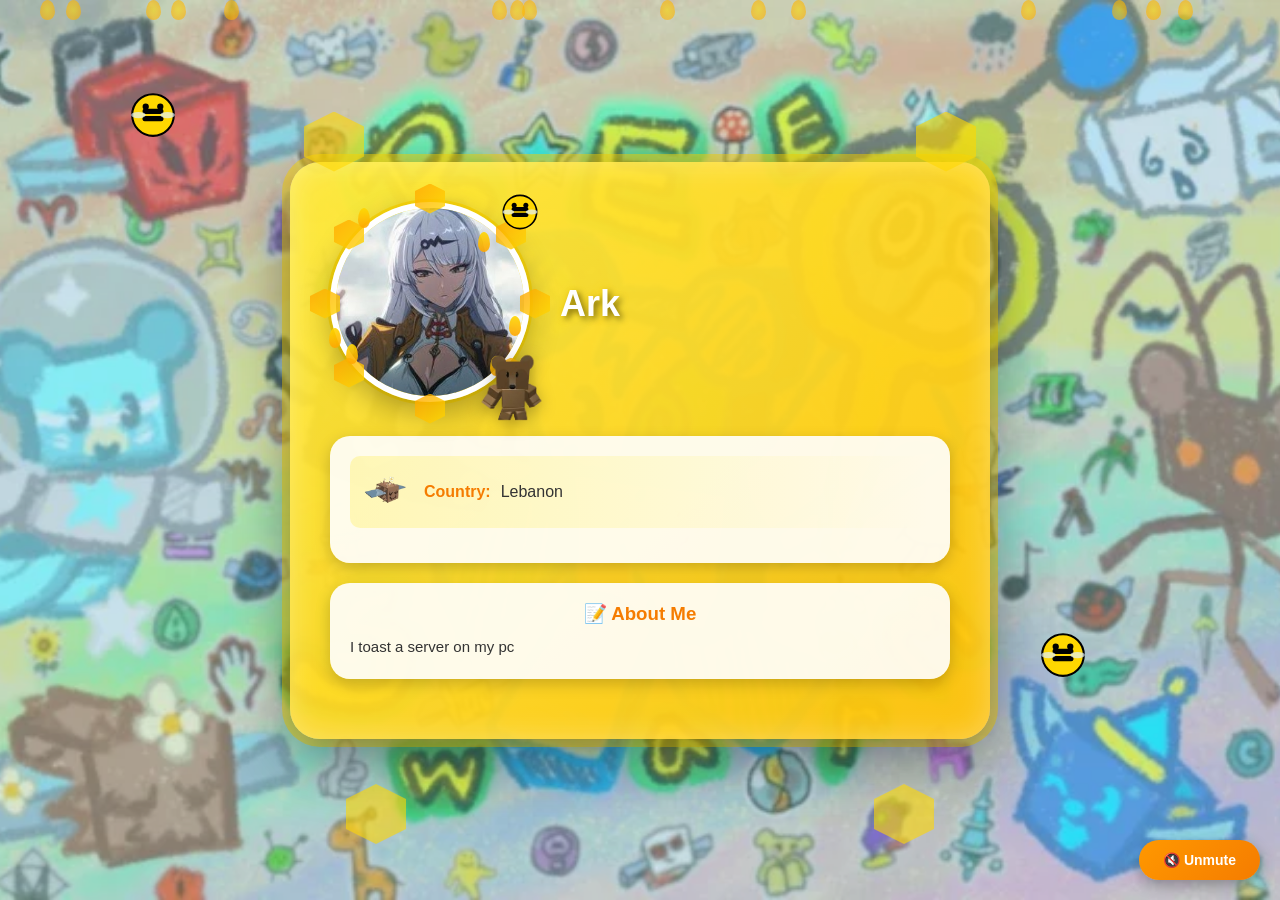
==== index.html @ 3508c68d "Add files via upload" ====
<!DOCTYPE html>
<html lang="en">
<head>
    <meta charset="UTF-8">
    <meta name="viewport" content="width=device-width, initial-scale=1.0">
    <title>Bee Swarm Profile</title>
    <style>
        * {
            margin: 0;
            padding: 0;
            box-sizing: border-box;
            cursor: auto;
        }

        body {
            font-family: 'Comic Sans MS', 'Arial', sans-serif;
            min-height: 100vh;
            display: flex;
            justify-content: center;
            align-items: center;
            background-image: url('background.png');
            background-size: cover;
            background-position: center;
            background-attachment: fixed;
            overflow-x: hidden;
            position: relative;
        }

        body::before {
            content: '';
            position: fixed;
            top: 0;
            left: 0;
            right: 0;
            bottom: 0;
            background: rgba(135, 206, 235, 0.3);
            pointer-events: none;
        }

        .floating-bee {
            position: fixed;
            width: 50px;
            height: 50px;
            pointer-events: none;
            z-index: 1;
            animation: float 8s ease-in-out infinite;
        }

        @keyframes float {
            0%, 100% { transform: translate(0, 0) rotate(0deg); }
            25% { transform: translate(20px, -30px) rotate(10deg); }
            50% { transform: translate(-15px, -50px) rotate(-10deg); }
            75% { transform: translate(25px, -25px) rotate(5deg); }
        }

        .profile-container {
            position: relative;
            background: linear-gradient(135deg, rgba(255, 235, 59, 0.95), rgba(255, 193, 7, 0.95));
            border-radius: 30px;
            padding: 40px;
            max-width: 700px;
            width: 90%;
            box-shadow: 0 20px 60px rgba(0, 0, 0, 0.4), 
                        0 0 0 8px rgba(255, 215, 0, 0.5),
                        inset 0 0 30px rgba(255, 255, 255, 0.3);
            animation: slideIn 0.8s ease-out;
            z-index: 10;
        }

        @keyframes slideIn {
            from {
                opacity: 0;
                transform: translateY(-50px) scale(0.9);
            }
            to {
                opacity: 1;
                transform: translateY(0) scale(1);
            }
        }

        .decoration-frame {
            position: absolute;
            top: -30px;
            left: 50%;
            transform: translateX(-50%);
            width: 120%;
            height: 120%;
            pointer-events: none;
            z-index: 5;
        }

        .hexagon {
            position: absolute;
            width: 60px;
            height: 60px;
            background: rgba(255, 215, 0, 0.6);
            clip-path: polygon(50% 0%, 100% 25%, 100% 75%, 50% 100%, 0% 75%, 0% 25%);
            animation: rotate 10s linear infinite;
        }

        .hexagon:nth-child(1) { top: -20px; left: 10%; animation-delay: 0s; }
        .hexagon:nth-child(2) { top: -20px; right: 10%; animation-delay: -3s; }
        .hexagon:nth-child(3) { bottom: -20px; left: 15%; animation-delay: -6s; }
        .hexagon:nth-child(4) { bottom: -20px; right: 15%; animation-delay: -9s; }

        @keyframes rotate {
            from { transform: rotate(0deg); }
            to { transform: rotate(360deg); }
        }

        .profile-header {
            display: flex;
            align-items: center;
            gap: 30px;
            margin-bottom: 30px;
        }

        .avatar-wrapper {
            position: relative;
            flex-shrink: 0;
        }

        .avatar-decoration {
            position: absolute;
            top: 50%;
            left: 50%;
            transform: translate(-50%, -50%);
            width: 240px;
            height: 240px;
            pointer-events: none;
        }

        .hexagon-ring {
            position: absolute;
            width: 100%;
            height: 100%;
            animation: rotate 20s linear infinite;
        }

        .hex-piece {
            position: absolute;
            width: 30px;
            height: 30px;
            background: linear-gradient(135deg, #FFA500, #FFD700);
            clip-path: polygon(50% 0%, 100% 25%, 100% 75%, 50% 100%, 0% 75%, 0% 25%);
            opacity: 0.8;
        }

        .honey-drip {
            position: absolute;
            width: 12px;
            height: 20px;
            background: linear-gradient(to bottom, #FFD700, #FFA500);
            border-radius: 50% 50% 50% 50% / 60% 60% 40% 40%;
            opacity: 0.9;
            animation: drip 3s ease-in-out infinite;
        }

        @keyframes drip {
            0%, 100% { transform: translateY(0) scaleY(1); opacity: 0.9; }
            50% { transform: translateY(8px) scaleY(1.2); opacity: 0.6; }
        }

        .bear-decoration {
            position: absolute;
            bottom: -15px;
            right: -15px;
            width: 70px;
            height: 70px;
            background-image: url('brownbear.png');
            background-size: contain;
            background-repeat: no-repeat;
            background-position: center;
            animation: bearBounce 2s ease-in-out infinite;
            filter: drop-shadow(0 4px 8px rgba(0, 0, 0, 0.3));
        }

        @keyframes bearBounce {
            0%, 100% { transform: translateY(0); }
            50% { transform: translateY(-10px); }
        }

        .avatar {
            width: 200px;
            height: 200px;
            border-radius: 50%;
            border: 6px solid #fff;
            box-shadow: 0 10px 30px rgba(0, 0, 0, 0.3),
                        0 0 0 3px rgba(255, 215, 0, 0.8);
            transition: transform 0.3s ease, box-shadow 0.3s ease;
            animation: pulse 2s ease-in-out infinite;
        }

        @keyframes pulse {
            0%, 100% { transform: scale(1); }
            50% { transform: scale(1.05); }
        }

        .avatar:hover {
            transform: scale(1.1) rotate(5deg);
            box-shadow: 0 15px 40px rgba(0, 0, 0, 0.4),
                        0 0 0 3px rgba(255, 215, 0, 1),
                        0 0 20px rgba(255, 215, 0, 0.8);
        }

        .bee-decoration {
            position: absolute;
            width: 40px;
            height: 40px;
            top: -10px;
            right: -10px;
            animation: buzz 1.5s ease-in-out infinite;
        }

        @keyframes buzz {
            0%, 100% { transform: translate(0, 0); }
            25% { transform: translate(3px, -3px); }
            50% { transform: translate(-3px, 3px); }
            75% { transform: translate(3px, 3px); }
        }

        .username {
            font-size: 36px;
            font-weight: bold;
            color: #fff;
            text-shadow: 3px 3px 6px rgba(0, 0, 0, 0.5),
                         0 0 10px rgba(255, 215, 0, 0.8);
            animation: glow 2s ease-in-out infinite;
            flex: 1;
        }

        @keyframes glow {
            0%, 100% { text-shadow: 3px 3px 6px rgba(0, 0, 0, 0.5), 0 0 10px rgba(255, 215, 0, 0.8); }
            50% { text-shadow: 3px 3px 6px rgba(0, 0, 0, 0.5), 0 0 20px rgba(255, 215, 0, 1); }
        }

        .info-section {
            background: rgba(255, 255, 255, 0.9);
            border-radius: 20px;
            padding: 20px;
            margin-bottom: 20px;
            box-shadow: 0 5px 15px rgba(0, 0, 0, 0.2);
            transition: transform 0.3s ease, box-shadow 0.3s ease;
        }

        .info-section:hover {
            transform: translateY(-5px);
            box-shadow: 0 10px 25px rgba(0, 0, 0, 0.3);
        }

        .info-item {
            display: flex;
            align-items: center;
            margin-bottom: 15px;
            padding: 10px;
            background: linear-gradient(90deg, rgba(255, 235, 59, 0.3), transparent);
            border-radius: 10px;
            transition: background 0.3s ease;
            position: relative;
        }

        .info-item:hover {
            background: linear-gradient(90deg, rgba(255, 235, 59, 0.5), rgba(255, 193, 7, 0.3));
        }

        .info-item::before {
            content: '';
            width: 52px;
            height: 52px;
            margin-right: 12px;
            background-image: url('fuzzybee.png');
            background-size: contain;
            background-repeat: no-repeat;
            background-position: center;
            display: inline-block;
            animation: spin 3s linear infinite;
        }

        @keyframes spin {
            from { transform: rotate(0deg); }
            to { transform: rotate(360deg); }
        }

        .info-label {
            font-weight: bold;
            color: #F57C00;
            margin-right: 10px;
            font-size: 16px;
        }

        .info-value {
            color: #333;
            font-size: 16px;
        }

        .bio-section {
            background: rgba(255, 255, 255, 0.9);
            border-radius: 20px;
            padding: 20px;
            margin-bottom: 20px;
            box-shadow: 0 5px 15px rgba(0, 0, 0, 0.2);
        }

        .bio-text {
            color: #333;
            line-height: 1.6;
            font-size: 15px;
        }

        .audio-controls {
            text-align: center;
            margin-top: 20px;
        }

        .mute-button {
            background: linear-gradient(135deg, #FF9800, #F57C00);
            color: white;
            border: none;
            padding: 12px 24px;
            font-size: 14px;
            font-weight: bold;
            border-radius: 25px;
            box-shadow: 0 5px 15px rgba(0, 0, 0, 0.3);
            transition: all 0.3s ease;
            font-family: 'Comic Sans MS', 'Arial', sans-serif;
            position: fixed;
            bottom: 20px;
            right: 20px;
            z-index: 1000;
        }

        .mute-button:hover {
            transform: scale(1.1);
            box-shadow: 0 8px 20px rgba(0, 0, 0, 0.4);
            background: linear-gradient(135deg, #F57C00, #FF9800);
        }

        .mute-button:active {
            transform: scale(0.95);
        }

        .tooltip {
            position: absolute;
            bottom: 120%;
            left: 50%;
            transform: translateX(-50%) scale(0);
            background: rgba(0, 0, 0, 0.85);
            color: #FFD700;
            padding: 8px 12px;
            border-radius: 10px;
            font-size: 12px;
            white-space: nowrap;
            pointer-events: none;
            transition: transform 0.3s ease, opacity 0.3s ease;
            opacity: 0;
            z-index: 100;
        }

        .info-item:hover .tooltip {
            transform: translateX(-50%) scale(1);
            opacity: 1;
        }

        .tooltip::after {
            content: '';
            position: absolute;
            top: 100%;
            left: 50%;
            transform: translateX(-50%);
            border: 6px solid transparent;
            border-top-color: rgba(0, 0, 0, 0.85);
        }

        .honey-drops {
            position: fixed;
            top: 0;
            left: 0;
            width: 100%;
            height: 100%;
            pointer-events: none;
            z-index: 1;
        }

        .drop {
            position: absolute;
            width: 15px;
            height: 20px;
            background: radial-gradient(ellipse at center, #FFD700 0%, #FFA500 100%);
            border-radius: 50% 50% 50% 50% / 60% 60% 40% 40%;
            opacity: 0.6;
            animation: fall 5s linear infinite;
        }

        @keyframes fall {
            to {
                transform: translateY(100vh);
                opacity: 0;
            }
        }

        .cursor-trail {
            position: fixed;
            width: 10px;
            height: 15px;
            background: radial-gradient(ellipse at center, #FFD700 0%, #FFA500 100%);
            border-radius: 50% 50% 50% 50% / 60% 60% 40% 40%;
            pointer-events: none;
            z-index: 9999;
            opacity: 0;
            animation: trailFade 0.8s ease-out forwards;
        }

        @keyframes trailFade {
            0% {
                opacity: 0.8;
                transform: scale(1);
            }
            100% {
                opacity: 0;
                transform: scale(0.3) translateY(20px);
            }
        }
    </style>
</head>
<body>
    <div class="honey-drops" id="honeyDrops"></div>

    <div class="floating-bee" style="top: 10%; left: 10%;">
        <svg viewBox="0 0 24 24" xmlns="http://www.w3.org/2000/svg">
            <circle cx="12" cy="12" r="10" fill="#FFD700" stroke="#000" stroke-width="1"/>
            <rect x="7" y="9" width="10" height="2.5" rx="1" fill="#000"/>
            <rect x="7" y="12.5" width="10" height="2.5" rx="1" fill="#000"/>
            <circle cx="8.5" cy="8" r="1.5" fill="#000"/>
            <circle cx="15.5" cy="8" r="1.5" fill="#000"/>
            <ellipse cx="5" cy="12" rx="3.5" ry="1.5" fill="#E3F2FD" opacity="0.7"/>
            <ellipse cx="19" cy="12" rx="3.5" ry="1.5" fill="#E3F2FD" opacity="0.7"/>
        </svg>
    </div>

    <div class="floating-bee" style="top: 70%; right: 15%;">
        <svg viewBox="0 0 24 24" xmlns="http://www.w3.org/2000/svg">
            <circle cx="12" cy="12" r="10" fill="#FFD700" stroke="#000" stroke-width="1"/>
            <rect x="7" y="9" width="10" height="2.5" rx="1" fill="#000"/>
            <rect x="7" y="12.5" width="10" height="2.5" rx="1" fill="#000"/>
            <circle cx="8.5" cy="8" r="1.5" fill="#000"/>
            <circle cx="15.5" cy="8" r="1.5" fill="#000"/>
            <ellipse cx="5" cy="12" rx="3.5" ry="1.5" fill="#E3F2FD" opacity="0.7"/>
            <ellipse cx="19" cy="12" rx="3.5" ry="1.5" fill="#E3F2FD" opacity="0.7"/>
        </svg>
    </div>

    <div class="profile-container">
        <div class="decoration-frame">
            <div class="hexagon"></div>
            <div class="hexagon"></div>
            <div class="hexagon"></div>
            <div class="hexagon"></div>
        </div>

        <div class="profile-header">
            <div class="avatar-wrapper">
                <div class="avatar-decoration">
                    <div class="hexagon-ring">
                        <div class="hex-piece" style="top: 0; left: 50%; transform: translateX(-50%);"></div>
                        <div class="hex-piece" style="top: 15%; right: 10%;"></div>
                        <div class="hex-piece" style="top: 50%; right: 0; transform: translateY(-50%);"></div>
                        <div class="hex-piece" style="bottom: 15%; right: 10%;"></div>
                        <div class="hex-piece" style="bottom: 0; left: 50%; transform: translateX(-50%);"></div>
                        <div class="hex-piece" style="bottom: 15%; left: 10%;"></div>
                        <div class="hex-piece" style="top: 50%; left: 0; transform: translateY(-50%);"></div>
                        <div class="hex-piece" style="top: 15%; left: 10%;"></div>
                        
                        <div class="honey-drip" style="top: 10%; left: 20%;"></div>
                        <div class="honey-drip" style="top: 20%; right: 25%; animation-delay: 0.5s;"></div>
                        <div class="honey-drip" style="bottom: 25%; left: 15%; animation-delay: 1s;"></div>
                        <div class="honey-drip" style="bottom: 20%; right: 20%; animation-delay: 1.5s;"></div>
                        <div class="honey-drip" style="top: 60%; left: 8%; animation-delay: 0.8s;"></div>
                        <div class="honey-drip" style="top: 55%; right: 12%; animation-delay: 1.2s;"></div>
                    </div>
                </div>
                <img src="profile.png" alt="Profile" class="avatar">
                <div class="bear-decoration"></div>
                <div class="bee-decoration">
                    <svg viewBox="0 0 24 24" xmlns="http://www.w3.org/2000/svg">
                        <circle cx="12" cy="12" r="10" fill="#FFD700" stroke="#000" stroke-width="1"/>
                        <rect x="7" y="9" width="10" height="2.5" rx="1" fill="#000"/>
                        <rect x="7" y="12.5" width="10" height="2.5" rx="1" fill="#000"/>
                        <circle cx="8.5" cy="8" r="1.5" fill="#000"/>
                        <circle cx="15.5" cy="8" r="1.5" fill="#000"/>
                        <ellipse cx="5" cy="12" rx="3.5" ry="1.5" fill="#E3F2FD" opacity="0.7"/>
                        <ellipse cx="19" cy="12" rx="3.5" ry="1.5" fill="#E3F2FD" opacity="0.7"/>
                    </svg>
                </div>
            </div>
            <h1 class="username">Ark</h1>
        </div>

        <div class="info-section">
            <div class="info-item">
                <span class="info-label">Country:</span>
                <span class="info-value">Lebanon</span>
            </div>
        </div>

        <div class="bio-section">
            <h3 style="color: #F57C00; margin-bottom: 10px; text-align: center;">📝 About Me</h3>
            <p class="bio-text">
                I toast a server on my pc
            </p>
        </div>

        <audio id="bgMusic" loop autoplay>
            <source src="audio.mp3" type="audio/mpeg">
        </audio>

        <button class="mute-button" onclick="toggleAudio()">
            <span id="audioIcon">🔊</span> <span id="audioText">Mute</span>
        </button>

    <script>
        let isMuted = false;
        const audio = document.getElementById('bgMusic');
        
        function toggleAudio() {
            const icon = document.getElementById('audioIcon');
            const text = document.getElementById('audioText');
            
            if (isMuted) {
                audio.play();
                icon.textContent = '🔊';
                text.textContent = 'Mute';
            } else {
                audio.pause();
                icon.textContent = '🔇';
                text.textContent = 'Unmute';
            }
            isMuted = !isMuted;
        }

        // Create honey drops
        const honeyDrops = document.getElementById('honeyDrops');
        for (let i = 0; i < 15; i++) {
            const drop = document.createElement('div');
            drop.className = 'drop';
            drop.style.left = Math.random() * 100 + '%';
            drop.style.animationDelay = Math.random() * 5 + 's';
            drop.style.animationDuration = (Math.random() * 3 + 4) + 's';
            honeyDrops.appendChild(drop);
        }

        // Handle autoplay restrictions
        audio.play().catch(() => {
            isMuted = true;
            document.getElementById('audioIcon').textContent = '🔇';
            document.getElementById('audioText').textContent = 'Unmute';
        });

        // Cursor trail effect
        let lastTrailTime = 0;
        document.addEventListener('mousemove', (e) => {
            const now = Date.now();
            if (now - lastTrailTime > 50) {
                const trail = document.createElement('div');
                trail.className = 'cursor-trail';
                trail.style.left = e.clientX + 'px';
                trail.style.top = e.clientY + 'px';
                document.body.appendChild(trail);
                
                setTimeout(() => {
                    trail.remove();
                }, 800);
                
                lastTrailTime = now;
            }
        });
    </script>
</body>
</html>
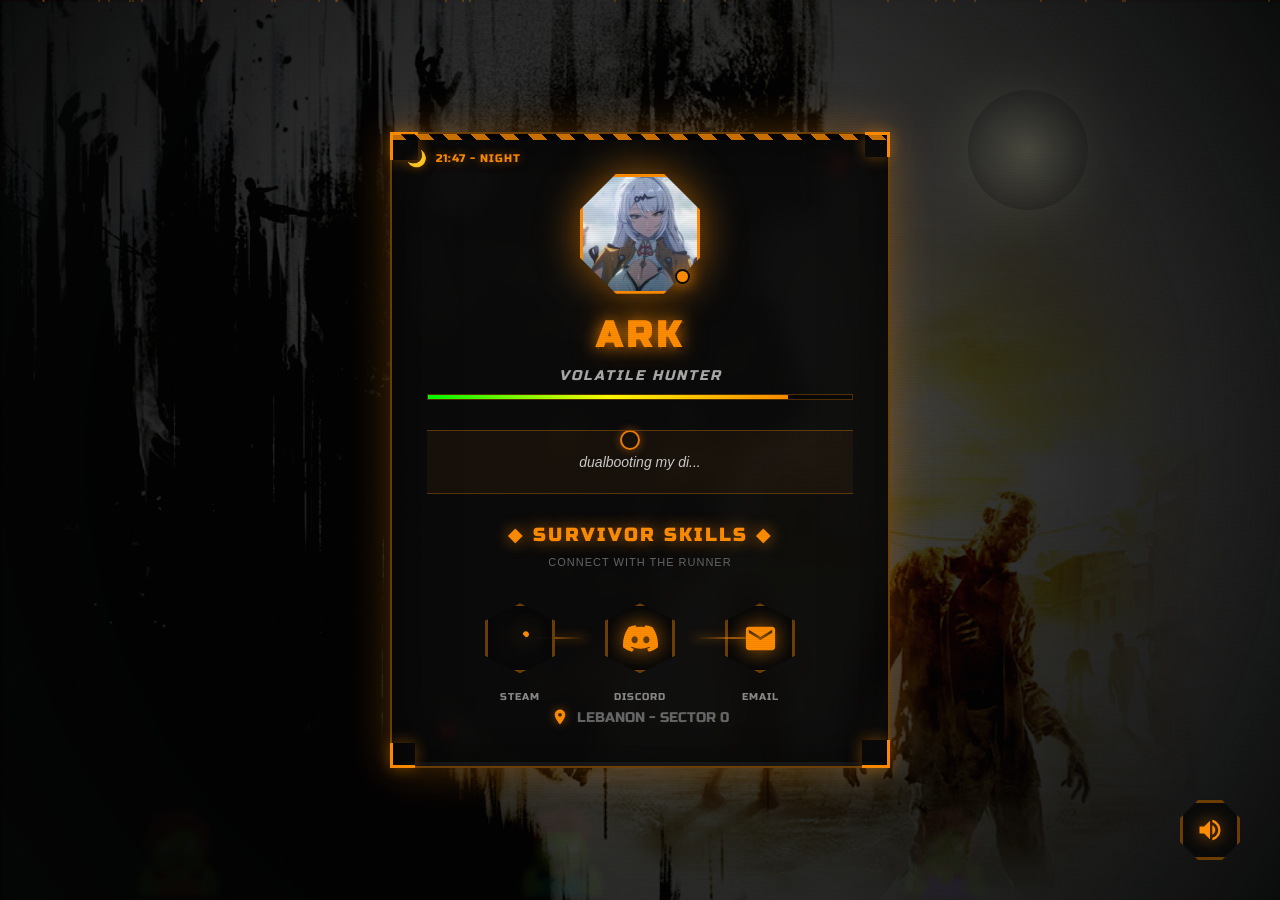
==== commit ceaa119e: "Add files via upload" ====
--- a/index.html
+++ b/index.html
@@ -3,576 +3,997 @@
 <head>
     <meta charset="UTF-8">
     <meta name="viewport" content="width=device-width, initial-scale=1.0">
-    <title>Bee Swarm Profile</title>
+    <title>Dying Light Bio</title>
     <style>
+        @import url('https://fonts.googleapis.com/css2?family=Russo+One&display=swap');
+
         * {
             margin: 0;
             padding: 0;
             box-sizing: border-box;
-            cursor: auto;
         }
 
         body {
-            font-family: 'Comic Sans MS', 'Arial', sans-serif;
+            font-family: 'Segoe UI', Tahoma, Geneva, Verdana, sans-serif;
             min-height: 100vh;
             display: flex;
             justify-content: center;
             align-items: center;
+            background: #0a0a0a;
+            overflow: hidden;
+            position: relative;
+            cursor: none;
+        }
+
+        /* Background image */
+        .background {
+            position: fixed;
+            top: 0;
+            left: 0;
+            width: 100%;
+            height: 100%;
             background-image: url('background.png');
             background-size: cover;
             background-position: center;
-            background-attachment: fixed;
-            overflow-x: hidden;
-            position: relative;
-        }
-
-        body::before {
+            background-repeat: no-repeat;
+            z-index: -3;
+            filter: brightness(0.3) contrast(1.2);
+        }
+
+        /* Moon in background */
+        .moon {
+            position: fixed;
+            top: 10%;
+            right: 15%;
+            width: 120px;
+            height: 120px;
+            background: radial-gradient(circle, rgba(255, 255, 200, 0.3) 0%, transparent 70%);
+            border-radius: 50%;
+            z-index: -2;
+            box-shadow: 0 0 60px rgba(255, 255, 200, 0.2);
+        }
+
+        /* Zombie silhouettes */
+        .zombies {
+            position: fixed;
+            bottom: 0;
+            left: 0;
+            width: 100%;
+            height: 200px;
+            z-index: -1;
+            pointer-events: none;
+            opacity: 0.1;
+        }
+
+        .zombie {
+            position: absolute;
+            bottom: 0;
+            font-size: 80px;
+            filter: blur(3px);
+            animation: zombieSway 4s ease-in-out infinite;
+        }
+
+        @keyframes zombieSway {
+            0%, 100% { transform: translateX(0) rotate(-2deg); }
+            50% { transform: translateX(10px) rotate(2deg); }
+        }
+
+        .vignette {
+            position: fixed;
+            top: 0;
+            left: 0;
+            width: 100%;
+            height: 100%;
+            background: radial-gradient(circle, transparent 30%, rgba(0,0,0,0.9) 100%);
+            z-index: 1;
+            pointer-events: none;
+        }
+
+        /* Film grain */
+        .film-grain {
+            position: fixed;
+            top: 0;
+            left: 0;
+            width: 100%;
+            height: 100%;
+            background-image: url('[data-uri]');
+            z-index: 9997;
+            pointer-events: none;
+            opacity: 0.4;
+            animation: grainMove 0.5s steps(2) infinite;
+        }
+
+        @keyframes grainMove {
+            0%, 100% { transform: translate(0, 0); }
+            10% { transform: translate(-5%, -10%); }
+            30% { transform: translate(3%, -15%); }
+            50% { transform: translate(12%, 9%); }
+            70% { transform: translate(9%, 4%); }
+            90% { transform: translate(-1%, 7%); }
+        }
+
+        /* Chromatic aberration */
+        .chromatic {
+            position: fixed;
+            top: 0;
+            left: 0;
+            width: 100%;
+            height: 100%;
+            z-index: 9996;
+            pointer-events: none;
+            mix-blend-mode: screen;
+            opacity: 0.05;
+        }
+
+        .chromatic::before {
             content: '';
-            position: fixed;
+            position: absolute;
             top: 0;
             left: 0;
-            right: 0;
+            width: 100%;
+            height: 100%;
+            background: radial-gradient(circle, transparent 60%, rgba(255, 0, 0, 0.3) 100%);
+        }
+
+        .chromatic::after {
+            content: '';
+            position: absolute;
+            top: 0;
+            left: 0;
+            width: 100%;
+            height: 100%;
+            background: radial-gradient(circle, transparent 60%, rgba(0, 255, 255, 0.3) 100%);
+            transform: translate(2px, 2px);
+        }
+
+        /* Scanlines effect */
+        .scanlines {
+            position: fixed;
+            top: 0;
+            left: 0;
+            width: 100%;
+            height: 100%;
+            background: repeating-linear-gradient(
+                0deg,
+                rgba(0, 0, 0, 0.15),
+                rgba(0, 0, 0, 0.15) 1px,
+                transparent 1px,
+                transparent 2px
+            );
+            z-index: 9998;
+            pointer-events: none;
+            opacity: 0.3;
+        }
+
+        /* Dust particles */
+        .particles {
+            position: fixed;
+            top: 0;
+            left: 0;
+            width: 100%;
+            height: 100%;
+            z-index: 2;
+            pointer-events: none;
+        }
+
+        .particle {
+            position: absolute;
+            width: 2px;
+            height: 2px;
+            background: rgba(255, 140, 0, 0.3);
+            border-radius: 50%;
+            animation: float linear infinite;
+        }
+
+        @keyframes float {
+            0% {
+                transform: translateY(100vh) translateX(0);
+                opacity: 0;
+            }
+            10% {
+                opacity: 1;
+            }
+            90% {
+                opacity: 1;
+            }
+            100% {
+                transform: translateY(-10vh) translateX(50px);
+                opacity: 0;
+            }
+        }
+
+        /* Custom cursor - FIXED */
+        .custom-cursor {
+            position: fixed;
+            width: 20px;
+            height: 20px;
+            border: 2px solid #ff8c00;
+            border-radius: 50%;
+            pointer-events: none;
+            z-index: 99999;
+            transition: width 0.2s ease, height 0.2s ease, border-color 0.2s ease;
+            box-shadow: 0 0 10px rgba(255, 140, 0, 0.5);
+            mix-blend-mode: difference;
+            transform: translate(-50%, -50%);
+        }
+
+        .custom-cursor.hover {
+            width: 40px;
+            height: 40px;
+            border-color: #ff6b00;
+            box-shadow: 0 0 20px rgba(255, 107, 0, 0.8);
+        }
+
+        /* Main container */
+        .container {
+            max-width: 500px;
+            width: 90%;
+            background: rgba(10, 10, 10, 0.9);
+            border: 2px solid rgba(255, 140, 0, 0.4);
+            border-radius: 0;
+            padding: 40px 35px;
+            position: relative;
+            box-shadow: 
+                0 0 40px rgba(255, 140, 0, 0.3),
+                inset 0 0 60px rgba(0, 0, 0, 0.7);
+            backdrop-filter: blur(10px);
+            z-index: 100;
+            animation: flicker 0.1s infinite;
+        }
+
+        @keyframes flicker {
+            0%, 100% { border-color: rgba(255, 140, 0, 0.4); }
+            50% { border-color: rgba(255, 140, 0, 0.5); }
+        }
+
+        /* Blood splatters */
+        .blood-splatter {
+            position: absolute;
+            opacity: 0.15;
+            pointer-events: none;
+        }
+
+        .blood-1 {
+            top: 10px;
+            right: 30px;
+            width: 40px;
+            height: 40px;
+            background: radial-gradient(circle, rgba(139, 0, 0, 0.6) 0%, transparent 70%);
+            filter: blur(2px);
+        }
+
+        .blood-2 {
+            bottom: 20px;
+            left: 40px;
+            width: 30px;
+            height: 30px;
+            background: radial-gradient(circle, rgba(139, 0, 0, 0.6) 0%, transparent 70%);
+            filter: blur(2px);
+        }
+
+        /* Corner accents with rust texture */
+        .container::before,
+        .container::after {
+            content: '';
+            position: absolute;
+            width: 25px;
+            height: 25px;
+            border: 3px solid #ff8c00;
+            box-shadow: 0 0 15px rgba(255, 140, 0, 0.4);
+        }
+
+        .container::before {
+            top: -2px;
+            left: -2px;
+            border-right: none;
+            border-bottom: none;
+        }
+
+        .container::after {
+            bottom: -2px;
+            right: -2px;
+            border-left: none;
+            border-top: none;
+        }
+
+        .corner-tl,
+        .corner-br {
+            position: absolute;
+            width: 25px;
+            height: 25px;
+            border: 3px solid #ff8c00;
+            box-shadow: 0 0 15px rgba(255, 140, 0, 0.4);
+        }
+
+        .corner-tl {
+            top: -2px;
+            right: -2px;
+            border-left: none;
+            border-bottom: none;
+        }
+
+        .corner-br {
+            bottom: -2px;
+            left: -2px;
+            border-right: none;
+            border-top: none;
+        }
+
+        /* Warning stripe */
+        .warning-stripe {
+            position: absolute;
+            top: 0;
+            left: 0;
+            width: 100%;
+            height: 6px;
+            background: repeating-linear-gradient(
+                45deg,
+                #ff8c00,
+                #ff8c00 10px,
+                #000 10px,
+                #000 20px
+            );
+            opacity: 0.8;
+        }
+
+        /* Barbed wire decoration */
+        .barbed-wire {
+            position: absolute;
             bottom: 0;
-            background: rgba(135, 206, 235, 0.3);
-            pointer-events: none;
-        }
-
-        .floating-bee {
-            position: fixed;
-            width: 50px;
-            height: 50px;
-            pointer-events: none;
-            z-index: 1;
-            animation: float 8s ease-in-out infinite;
-        }
-
-        @keyframes float {
-            0%, 100% { transform: translate(0, 0) rotate(0deg); }
-            25% { transform: translate(20px, -30px) rotate(10deg); }
-            50% { transform: translate(-15px, -50px) rotate(-10deg); }
-            75% { transform: translate(25px, -25px) rotate(5deg); }
-        }
-
-        .profile-container {
-            position: relative;
-            background: linear-gradient(135deg, rgba(255, 235, 59, 0.95), rgba(255, 193, 7, 0.95));
-            border-radius: 30px;
-            padding: 40px;
-            max-width: 700px;
-            width: 90%;
-            box-shadow: 0 20px 60px rgba(0, 0, 0, 0.4), 
-                        0 0 0 8px rgba(255, 215, 0, 0.5),
-                        inset 0 0 30px rgba(255, 255, 255, 0.3);
-            animation: slideIn 0.8s ease-out;
-            z-index: 10;
-        }
-
-        @keyframes slideIn {
-            from {
-                opacity: 0;
-                transform: translateY(-50px) scale(0.9);
-            }
-            to {
-                opacity: 1;
-                transform: translateY(0) scale(1);
-            }
-        }
-
-        .decoration-frame {
-            position: absolute;
-            top: -30px;
-            left: 50%;
-            transform: translateX(-50%);
-            width: 120%;
-            height: 120%;
-            pointer-events: none;
-            z-index: 5;
-        }
-
-        .hexagon {
-            position: absolute;
-            width: 60px;
-            height: 60px;
-            background: rgba(255, 215, 0, 0.6);
-            clip-path: polygon(50% 0%, 100% 25%, 100% 75%, 50% 100%, 0% 75%, 0% 25%);
-            animation: rotate 10s linear infinite;
-        }
-
-        .hexagon:nth-child(1) { top: -20px; left: 10%; animation-delay: 0s; }
-        .hexagon:nth-child(2) { top: -20px; right: 10%; animation-delay: -3s; }
-        .hexagon:nth-child(3) { bottom: -20px; left: 15%; animation-delay: -6s; }
-        .hexagon:nth-child(4) { bottom: -20px; right: 15%; animation-delay: -9s; }
-
-        @keyframes rotate {
-            from { transform: rotate(0deg); }
-            to { transform: rotate(360deg); }
-        }
-
-        .profile-header {
+            left: 0;
+            width: 100%;
+            height: 4px;
+            background: linear-gradient(90deg, 
+                transparent 0%, 
+                rgba(100, 100, 100, 0.3) 10%, 
+                rgba(100, 100, 100, 0.3) 90%, 
+                transparent 100%);
+            opacity: 0.5;
+        }
+
+        /* Time of day indicator */
+        .time-indicator {
+            position: absolute;
+            top: 15px;
+            left: 15px;
             display: flex;
             align-items: center;
-            gap: 30px;
+            gap: 8px;
+            color: #ff8c00;
+            font-size: 11px;
+            text-transform: uppercase;
+            letter-spacing: 1px;
+            font-family: 'Russo One', sans-serif;
+            text-shadow: 0 0 10px rgba(255, 140, 0, 0.5);
+        }
+
+        .time-icon {
+            font-size: 16px;
+            animation: pulse 2s infinite;
+        }
+
+        /* Profile section */
+        .profile-header {
+            text-align: center;
             margin-bottom: 30px;
-        }
-
-        .avatar-wrapper {
-            position: relative;
-            flex-shrink: 0;
-        }
-
-        .avatar-decoration {
-            position: absolute;
-            top: 50%;
-            left: 50%;
-            transform: translate(-50%, -50%);
-            width: 240px;
-            height: 240px;
-            pointer-events: none;
-        }
-
-        .hexagon-ring {
-            position: absolute;
-            width: 100%;
-            height: 100%;
-            animation: rotate 20s linear infinite;
-        }
-
-        .hex-piece {
-            position: absolute;
-            width: 30px;
-            height: 30px;
-            background: linear-gradient(135deg, #FFA500, #FFD700);
-            clip-path: polygon(50% 0%, 100% 25%, 100% 75%, 50% 100%, 0% 75%, 0% 25%);
-            opacity: 0.8;
-        }
-
-        .honey-drip {
-            position: absolute;
-            width: 12px;
-            height: 20px;
-            background: linear-gradient(to bottom, #FFD700, #FFA500);
-            border-radius: 50% 50% 50% 50% / 60% 60% 40% 40%;
-            opacity: 0.9;
-            animation: drip 3s ease-in-out infinite;
-        }
-
-        @keyframes drip {
-            0%, 100% { transform: translateY(0) scaleY(1); opacity: 0.9; }
-            50% { transform: translateY(8px) scaleY(1.2); opacity: 0.6; }
-        }
-
-        .bear-decoration {
-            position: absolute;
-            bottom: -15px;
-            right: -15px;
-            width: 70px;
-            height: 70px;
-            background-image: url('brownbear.png');
-            background-size: contain;
-            background-repeat: no-repeat;
-            background-position: center;
-            animation: bearBounce 2s ease-in-out infinite;
-            filter: drop-shadow(0 4px 8px rgba(0, 0, 0, 0.3));
-        }
-
-        @keyframes bearBounce {
-            0%, 100% { transform: translateY(0); }
-            50% { transform: translateY(-10px); }
-        }
-
-        .avatar {
-            width: 200px;
-            height: 200px;
+            position: relative;
+        }
+
+        .profile-img-container {
+            width: 120px;
+            height: 120px;
+            margin: 0 auto 20px;
+            position: relative;
+            filter: drop-shadow(0 0 20px rgba(255, 140, 0, 0.6));
+        }
+
+        .profile-img {
+            width: 100%;
+            height: 100%;
+            border: 3px solid #ff8c00;
+            clip-path: polygon(30% 0%, 70% 0%, 100% 30%, 100% 70%, 70% 100%, 30% 100%, 0% 70%, 0% 30%);
+            display: flex;
+            align-items: center;
+            justify-content: center;
+            background: linear-gradient(135deg, #1a1a2e, #0f3460);
+            position: relative;
+            overflow: hidden;
+            box-shadow: inset 0 0 20px rgba(0, 0, 0, 0.5);
+        }
+
+        .profile-img img {
+            width: 100%;
+            height: 100%;
+            object-fit: cover;
+        }
+
+        /* UV light effect */
+        .profile-img::before {
+            content: '';
+            position: absolute;
+            top: -50%;
+            left: -50%;
+            width: 200%;
+            height: 200%;
+            background: linear-gradient(
+                45deg,
+                transparent 30%,
+                rgba(100, 150, 255, 0.15) 50%,
+                transparent 70%
+            );
+            animation: uvPulse 4s infinite;
+            z-index: 1;
+        }
+
+        @keyframes uvPulse {
+            0%, 100% { 
+                transform: translateX(-100%) translateY(-100%) rotate(45deg);
+                opacity: 0;
+            }
+            50% { 
+                transform: translateX(100%) translateY(100%) rotate(45deg);
+                opacity: 1;
+            }
+        }
+
+        .status-indicator {
+            position: absolute;
+            bottom: 10px;
+            right: 10px;
+            width: 15px;
+            height: 15px;
+            background: #ff8c00;
             border-radius: 50%;
-            border: 6px solid #fff;
-            box-shadow: 0 10px 30px rgba(0, 0, 0, 0.3),
-                        0 0 0 3px rgba(255, 215, 0, 0.8);
-            transition: transform 0.3s ease, box-shadow 0.3s ease;
-            animation: pulse 2s ease-in-out infinite;
+            border: 2px solid #0a0a0a;
+            box-shadow: 0 0 15px rgba(255, 140, 0, 1);
+            animation: pulse 2s infinite;
+            z-index: 2;
         }
 
         @keyframes pulse {
-            0%, 100% { transform: scale(1); }
-            50% { transform: scale(1.05); }
-        }
-
-        .avatar:hover {
-            transform: scale(1.1) rotate(5deg);
-            box-shadow: 0 15px 40px rgba(0, 0, 0, 0.4),
-                        0 0 0 3px rgba(255, 215, 0, 1),
-                        0 0 20px rgba(255, 215, 0, 0.8);
-        }
-
-        .bee-decoration {
-            position: absolute;
-            width: 40px;
-            height: 40px;
-            top: -10px;
-            right: -10px;
-            animation: buzz 1.5s ease-in-out infinite;
-        }
-
-        @keyframes buzz {
-            0%, 100% { transform: translate(0, 0); }
-            25% { transform: translate(3px, -3px); }
-            50% { transform: translate(-3px, 3px); }
-            75% { transform: translate(3px, 3px); }
+            0%, 100% { 
+                opacity: 1;
+                transform: scale(1);
+            }
+            50% { 
+                opacity: 0.6;
+                transform: scale(0.9);
+            }
         }
 
         .username {
             font-size: 36px;
             font-weight: bold;
-            color: #fff;
-            text-shadow: 3px 3px 6px rgba(0, 0, 0, 0.5),
-                         0 0 10px rgba(255, 215, 0, 0.8);
-            animation: glow 2s ease-in-out infinite;
-            flex: 1;
-        }
-
-        @keyframes glow {
-            0%, 100% { text-shadow: 3px 3px 6px rgba(0, 0, 0, 0.5), 0 0 10px rgba(255, 215, 0, 0.8); }
-            50% { text-shadow: 3px 3px 6px rgba(0, 0, 0, 0.5), 0 0 20px rgba(255, 215, 0, 1); }
-        }
-
-        .info-section {
-            background: rgba(255, 255, 255, 0.9);
-            border-radius: 20px;
+            color: #ff8c00;
+            text-transform: uppercase;
+            letter-spacing: 4px;
+            text-shadow: 
+                0 0 15px rgba(255, 140, 0, 0.8),
+                0 0 30px rgba(255, 140, 0, 0.4),
+                3px 3px 0 rgba(0, 0, 0, 0.9);
+            margin-bottom: 10px;
+            font-family: 'Russo One', sans-serif;
+            position: relative;
+        }
+
+        /* Distressed text effect */
+        .username::after {
+            content: 'ARK';
+            position: absolute;
+            left: 0;
+            top: 0;
+            width: 100%;
+            height: 100%;
+            color: rgba(255, 140, 0, 0.3);
+            text-shadow: 2px 2px 0 rgba(255, 140, 0, 0.3);
+            z-index: -1;
+        }
+
+        .username:hover {
+            animation: glitchText 0.3s infinite;
+        }
+
+        @keyframes glitchText {
+            0% { transform: translate(0); }
+            20% { transform: translate(-2px, 2px); }
+            40% { transform: translate(-2px, -2px); }
+            60% { transform: translate(2px, 2px); }
+            80% { transform: translate(2px, -2px); }
+            100% { transform: translate(0); }
+        }
+
+        .tagline {
+            color: #aaa;
+            font-size: 14px;
+            font-style: italic;
+            text-transform: uppercase;
+            letter-spacing: 2px;
+            margin-bottom: 5px;
+            font-family: 'Russo One', sans-serif;
+        }
+
+        /* Infection meter */
+        .infection-meter {
+            width: 100%;
+            height: 6px;
+            background: rgba(0, 0, 0, 0.5);
+            border: 1px solid rgba(255, 140, 0, 0.3);
+            margin-top: 10px;
+            position: relative;
+            overflow: hidden;
+        }
+
+        .infection-fill {
+            height: 100%;
+            width: 85%;
+            background: linear-gradient(90deg, #00ff00, #ffff00, #ff8c00);
+            box-shadow: 0 0 10px rgba(255, 140, 0, 0.5);
+            animation: infectionPulse 2s infinite;
+        }
+
+        @keyframes infectionPulse {
+            0%, 100% { opacity: 1; }
+            50% { opacity: 0.7; }
+        }
+
+        .infection-label {
+            position: absolute;
+            top: -18px;
+            left: 0;
+            font-size: 9px;
+            color: #666;
+            text-transform: uppercase;
+            letter-spacing: 1px;
+        }
+
+        .bio-section {
+            margin: 25px 0;
             padding: 20px;
-            margin-bottom: 20px;
-            box-shadow: 0 5px 15px rgba(0, 0, 0, 0.2);
-            transition: transform 0.3s ease, box-shadow 0.3s ease;
-        }
-
-        .info-section:hover {
-            transform: translateY(-5px);
-            box-shadow: 0 10px 25px rgba(0, 0, 0, 0.3);
-        }
-
-        .info-item {
+            border-top: 1px solid rgba(255, 140, 0, 0.3);
+            border-bottom: 1px solid rgba(255, 140, 0, 0.3);
+            background: rgba(255, 140, 0, 0.05);
+            position: relative;
+        }
+
+        .bio-text {
+            color: #ccc;
+            font-size: 14px;
+            line-height: 1.6;
+            text-align: center;
+            font-style: italic;
+        }
+
+        /* Skill Tree Section */
+        .skill-tree-header {
+            text-align: center;
+            margin: 30px 0 20px;
+            position: relative;
+        }
+
+        .skill-tree-title {
+            color: #ff8c00;
+            font-size: 18px;
+            font-weight: bold;
+            text-transform: uppercase;
+            letter-spacing: 3px;
+            text-shadow: 0 0 15px rgba(255, 140, 0, 0.7);
+            margin-bottom: 10px;
+            font-family: 'Russo One', sans-serif;
+        }
+
+        .skill-tree-subtitle {
+            color: #666;
+            font-size: 11px;
+            text-transform: uppercase;
+            letter-spacing: 1px;
+        }
+
+        .skill-tree {
+            display: flex;
+            justify-content: center;
+            align-items: center;
+            gap: 40px;
+            margin: 30px 0;
+            position: relative;
+        }
+
+        /* Connection lines with glow */
+        .skill-tree::before,
+        .skill-tree::after {
+            content: '';
+            position: absolute;
+            height: 2px;
+            width: 80px;
+            background: linear-gradient(90deg, transparent, rgba(255, 140, 0, 0.6), transparent);
+            top: 50%;
+            transform: translateY(-50%);
+            box-shadow: 0 0 10px rgba(255, 140, 0, 0.5);
+        }
+
+        .skill-tree::before {
+            left: 80px;
+        }
+
+        .skill-tree::after {
+            right: 80px;
+        }
+
+        .skill-node {
+            position: relative;
+            width: 80px;
+            height: 80px;
+            display: flex;
+            flex-direction: column;
+            align-items: center;
+            justify-content: center;
+            text-decoration: none;
+            transition: all 0.3s ease;
+        }
+
+        .skill-node:hover {
+            animation: screenShake 0.3s infinite;
+        }
+
+        @keyframes screenShake {
+            0%, 100% { transform: translate(0, 0); }
+            25% { transform: translate(-2px, 2px); }
+            50% { transform: translate(2px, -2px); }
+            75% { transform: translate(-2px, -2px); }
+        }
+
+        .skill-icon-wrapper {
+            width: 70px;
+            height: 70px;
+            background: rgba(10, 10, 10, 0.95);
+            border: 3px solid rgba(255, 140, 0, 0.4);
+            clip-path: polygon(50% 0%, 100% 25%, 100% 75%, 50% 100%, 0% 75%, 0% 25%);
             display: flex;
             align-items: center;
-            margin-bottom: 15px;
-            padding: 10px;
-            background: linear-gradient(90deg, rgba(255, 235, 59, 0.3), transparent);
-            border-radius: 10px;
-            transition: background 0.3s ease;
-            position: relative;
-        }
-
-        .info-item:hover {
-            background: linear-gradient(90deg, rgba(255, 235, 59, 0.5), rgba(255, 193, 7, 0.3));
-        }
-
-        .info-item::before {
-            content: '';
-            width: 52px;
-            height: 52px;
-            margin-right: 12px;
-            background-image: url('fuzzybee.png');
-            background-size: contain;
-            background-repeat: no-repeat;
-            background-position: center;
-            display: inline-block;
-            animation: spin 3s linear infinite;
-        }
-
-        @keyframes spin {
-            from { transform: rotate(0deg); }
-            to { transform: rotate(360deg); }
-        }
-
-        .info-label {
+            justify-content: center;
+            position: relative;
+            transition: all 0.3s ease;
+            box-shadow: inset 0 0 20px rgba(0, 0, 0, 0.8);
+        }
+
+        .skill-node:hover .skill-icon-wrapper {
+            border-color: #ff8c00;
+            transform: scale(1.15);
+            box-shadow: 
+                0 0 40px rgba(255, 140, 0, 0.7),
+                inset 0 0 30px rgba(255, 140, 0, 0.3);
+        }
+
+        .skill-icon {
+            width: 35px;
+            height: 35px;
+            fill: #ff8c00;
+            filter: drop-shadow(0 0 10px rgba(255, 140, 0, 0.7));
+            transition: all 0.3s ease;
+        }
+
+        .skill-node:hover .skill-icon {
+            filter: drop-shadow(0 0 20px rgba(255, 140, 0, 1));
+        }
+
+        .skill-label {
+            position: absolute;
+            bottom: -25px;
+            color: #888;
+            font-size: 10px;
+            text-transform: uppercase;
+            letter-spacing: 1px;
+            white-space: nowrap;
+            transition: color 0.3s ease;
+            font-family: 'Russo One', sans-serif;
+        }
+
+        .skill-node:hover .skill-label {
+            color: #ff8c00;
+            text-shadow: 0 0 10px rgba(255, 140, 0, 0.7);
+        }
+
+        /* Location */
+        .location {
+            margin-top: 25px;
+            display: flex;
+            align-items: center;
+            justify-content: center;
+            gap: 8px;
+            color: #666;
+            font-size: 14px;
+            font-family: 'Russo One', sans-serif;
+        }
+
+        .location svg {
+            width: 18px;
+            height: 18px;
+            fill: #ff8c00;
+            filter: drop-shadow(0 0 5px rgba(255, 140, 0, 0.5));
+        }
+
+        /* Audio toggle button */
+        .audio-toggle {
+            position: fixed;
+            bottom: 40px;
+            right: 40px;
+            width: 60px;
+            height: 60px;
+            background: rgba(10, 10, 10, 0.95);
+            border: 3px solid rgba(255, 140, 0, 0.4);
+            border-radius: 0;
+            display: flex;
+            align-items: center;
+            justify-content: center;
+            z-index: 9999;
+            transition: all 0.3s ease;
+            clip-path: polygon(30% 0%, 70% 0%, 100% 30%, 100% 70%, 70% 100%, 30% 100%, 0% 70%, 0% 30%);
+            cursor: none;
+        }
+
+        .audio-toggle:hover {
+            border-color: #ff8c00;
+            box-shadow: 0 0 30px rgba(255, 140, 0, 0.7);
+            transform: scale(1.15);
+            animation: screenShake 0.2s infinite;
+        }
+
+        .audio-icon {
+            width: 28px;
+            height: 28px;
+            fill: #ff8c00;
+            filter: drop-shadow(0 0 8px rgba(255, 140, 0, 0.7));
+        }
+
+        /* Copy notification */
+        .copy-notification {
+            position: fixed;
+            bottom: 30px;
+            left: 50%;
+            transform: translateX(-50%) translateY(100px);
+            background: rgba(255, 140, 0, 0.95);
+            color: #000;
+            padding: 12px 25px;
+            border: 3px solid #ff6b00;
             font-weight: bold;
-            color: #F57C00;
-            margin-right: 10px;
-            font-size: 16px;
-        }
-
-        .info-value {
-            color: #333;
-            font-size: 16px;
-        }
-
-        .bio-section {
-            background: rgba(255, 255, 255, 0.9);
-            border-radius: 20px;
-            padding: 20px;
-            margin-bottom: 20px;
-            box-shadow: 0 5px 15px rgba(0, 0, 0, 0.2);
-        }
-
-        .bio-text {
-            color: #333;
-            line-height: 1.6;
-            font-size: 15px;
-        }
-
-        .audio-controls {
-            text-align: center;
-            margin-top: 20px;
-        }
-
-        .mute-button {
-            background: linear-gradient(135deg, #FF9800, #F57C00);
-            color: white;
-            border: none;
-            padding: 12px 24px;
-            font-size: 14px;
-            font-weight: bold;
-            border-radius: 25px;
-            box-shadow: 0 5px 15px rgba(0, 0, 0, 0.3);
+            text-transform: uppercase;
+            letter-spacing: 2px;
+            font-size: 12px;
+            opacity: 0;
             transition: all 0.3s ease;
-            font-family: 'Comic Sans MS', 'Arial', sans-serif;
-            position: fixed;
-            bottom: 20px;
-            right: 20px;
-            z-index: 1000;
-        }
-
-        .mute-button:hover {
-            transform: scale(1.1);
-            box-shadow: 0 8px 20px rgba(0, 0, 0, 0.4);
-            background: linear-gradient(135deg, #F57C00, #FF9800);
-        }
-
-        .mute-button:active {
-            transform: scale(0.95);
-        }
-
-        .tooltip {
-            position: absolute;
-            bottom: 120%;
-            left: 50%;
-            transform: translateX(-50%) scale(0);
-            background: rgba(0, 0, 0, 0.85);
-            color: #FFD700;
-            padding: 8px 12px;
-            border-radius: 10px;
-            font-size: 12px;
-            white-space: nowrap;
-            pointer-events: none;
-            transition: transform 0.3s ease, opacity 0.3s ease;
-            opacity: 0;
-            z-index: 100;
-        }
-
-        .info-item:hover .tooltip {
-            transform: translateX(-50%) scale(1);
+            z-index: 9999;
+            box-shadow: 0 0 30px rgba(255, 140, 0, 0.8);
+            font-family: 'Russo One', sans-serif;
+        }
+
+        .copy-notification.show {
             opacity: 1;
-        }
-
-        .tooltip::after {
-            content: '';
-            position: absolute;
-            top: 100%;
-            left: 50%;
-            transform: translateX(-50%);
-            border: 6px solid transparent;
-            border-top-color: rgba(0, 0, 0, 0.85);
-        }
-
-        .honey-drops {
-            position: fixed;
-            top: 0;
-            left: 0;
-            width: 100%;
-            height: 100%;
-            pointer-events: none;
-            z-index: 1;
-        }
-
-        .drop {
-            position: absolute;
-            width: 15px;
-            height: 20px;
-            background: radial-gradient(ellipse at center, #FFD700 0%, #FFA500 100%);
-            border-radius: 50% 50% 50% 50% / 60% 60% 40% 40%;
-            opacity: 0.6;
-            animation: fall 5s linear infinite;
-        }
-
-        @keyframes fall {
-            to {
-                transform: translateY(100vh);
-                opacity: 0;
-            }
-        }
-
-        .cursor-trail {
-            position: fixed;
-            width: 10px;
-            height: 15px;
-            background: radial-gradient(ellipse at center, #FFD700 0%, #FFA500 100%);
-            border-radius: 50% 50% 50% 50% / 60% 60% 40% 40%;
-            pointer-events: none;
-            z-index: 9999;
-            opacity: 0;
-            animation: trailFade 0.8s ease-out forwards;
-        }
-
-        @keyframes trailFade {
-            0% {
-                opacity: 0.8;
-                transform: scale(1);
-            }
-            100% {
-                opacity: 0;
-                transform: scale(0.3) translateY(20px);
+            transform: translateX(-50%) translateY(0);
+        }
+
+        @media (max-width: 600px) {
+            .container {
+                padding: 30px 20px;
+            }
+
+            .username {
+                font-size: 28px;
+            }
+
+            .skill-tree {
+                gap: 25px;
+            }
+
+            .skill-tree::before,
+            .skill-tree::after {
+                width: 50px;
+            }
+
+            .skill-tree::before {
+                left: 60px;
+            }
+
+            .skill-tree::after {
+                right: 60px;
+            }
+
+            .skill-node {
+                width: 60px;
+                height: 60px;
+            }
+
+            .skill-icon-wrapper {
+                width: 55px;
+                height: 55px;
+            }
+
+            .skill-icon {
+                width: 28px;
+                height: 28px;
+            }
+
+            .audio-toggle {
+                width: 50px;
+                height: 50px;
+                bottom: 20px;
+                right: 20px;
+            }
+
+            .audio-icon {
+                width: 24px;
+                height: 24px;
             }
         }
     </style>
 </head>
 <body>
-    <div class="honey-drops" id="honeyDrops"></div>
-
-    <div class="floating-bee" style="top: 10%; left: 10%;">
-        <svg viewBox="0 0 24 24" xmlns="http://www.w3.org/2000/svg">
-            <circle cx="12" cy="12" r="10" fill="#FFD700" stroke="#000" stroke-width="1"/>
-            <rect x="7" y="9" width="10" height="2.5" rx="1" fill="#000"/>
-            <rect x="7" y="12.5" width="10" height="2.5" rx="1" fill="#000"/>
-            <circle cx="8.5" cy="8" r="1.5" fill="#000"/>
-            <circle cx="15.5" cy="8" r="1.5" fill="#000"/>
-            <ellipse cx="5" cy="12" rx="3.5" ry="1.5" fill="#E3F2FD" opacity="0.7"/>
-            <ellipse cx="19" cy="12" rx="3.5" ry="1.5" fill="#E3F2FD" opacity="0.7"/>
-        </svg>
+    <div class="background"></div>
+    <div class="moon"></div>
+    <div class="zombies">
+        <div class="zombie" style="left: 10%;">🧟</div>
+        <div class="zombie" style="left: 40%; animation-delay: 1s;">🧟‍♂️</div>
+        <div class="zombie" style="left: 70%; animation-delay: 2s;">🧟‍♀️</div>
     </div>
-
-    <div class="floating-bee" style="top: 70%; right: 15%;">
-        <svg viewBox="0 0 24 24" xmlns="http://www.w3.org/2000/svg">
-            <circle cx="12" cy="12" r="10" fill="#FFD700" stroke="#000" stroke-width="1"/>
-            <rect x="7" y="9" width="10" height="2.5" rx="1" fill="#000"/>
-            <rect x="7" y="12.5" width="10" height="2.5" rx="1" fill="#000"/>
-            <circle cx="8.5" cy="8" r="1.5" fill="#000"/>
-            <circle cx="15.5" cy="8" r="1.5" fill="#000"/>
-            <ellipse cx="5" cy="12" rx="3.5" ry="1.5" fill="#E3F2FD" opacity="0.7"/>
-            <ellipse cx="19" cy="12" rx="3.5" ry="1.5" fill="#E3F2FD" opacity="0.7"/>
-        </svg>
-    </div>
-
-    <div class="profile-container">
-        <div class="decoration-frame">
-            <div class="hexagon"></div>
-            <div class="hexagon"></div>
-            <div class="hexagon"></div>
-            <div class="hexagon"></div>
+    <div class="vignette"></div>
+    <div class="film-grain"></div>
+    <div class="chromatic"></div>
+    <div class="scanlines"></div>
+    
+    <div class="particles" id="particles"></div>
+
+    <audio id="bgAudio" loop>
+        <source src="audio.mp3" type="audio/mpeg">
+    </audio>
+
+    <div class="container">
+        <div class="warning-stripe"></div>
+        <div class="barbed-wire"></div>
+        <div class="corner-tl"></div>
+        <div class="corner-br"></div>
+        <div class="blood-splatter blood-1"></div>
+        <div class="blood-splatter blood-2"></div>
+
+        <div class="time-indicator">
+            <span class="time-icon">🌙</span>
+            <span>21:47 - NIGHT</span>
         </div>
 
         <div class="profile-header">
-            <div class="avatar-wrapper">
-                <div class="avatar-decoration">
-                    <div class="hexagon-ring">
-                        <div class="hex-piece" style="top: 0; left: 50%; transform: translateX(-50%);"></div>
-                        <div class="hex-piece" style="top: 15%; right: 10%;"></div>
-                        <div class="hex-piece" style="top: 50%; right: 0; transform: translateY(-50%);"></div>
-                        <div class="hex-piece" style="bottom: 15%; right: 10%;"></div>
-                        <div class="hex-piece" style="bottom: 0; left: 50%; transform: translateX(-50%);"></div>
-                        <div class="hex-piece" style="bottom: 15%; left: 10%;"></div>
-                        <div class="hex-piece" style="top: 50%; left: 0; transform: translateY(-50%);"></div>
-                        <div class="hex-piece" style="top: 15%; left: 10%;"></div>
-                        
-                        <div class="honey-drip" style="top: 10%; left: 20%;"></div>
-                        <div class="honey-drip" style="top: 20%; right: 25%; animation-delay: 0.5s;"></div>
-                        <div class="honey-drip" style="bottom: 25%; left: 15%; animation-delay: 1s;"></div>
-                        <div class="honey-drip" style="bottom: 20%; right: 20%; animation-delay: 1.5s;"></div>
-                        <div class="honey-drip" style="top: 60%; left: 8%; animation-delay: 0.8s;"></div>
-                        <div class="honey-drip" style="top: 55%; right: 12%; animation-delay: 1.2s;"></div>
-                    </div>
+            <div class="profile-img-container">
+                <div class="profile-img">
+                    <img src="profile.png" alt="Profile">
                 </div>
-                <img src="profile.png" alt="Profile" class="avatar">
-                <div class="bear-decoration"></div>
-                <div class="bee-decoration">
-                    <svg viewBox="0 0 24 24" xmlns="http://www.w3.org/2000/svg">
-                        <circle cx="12" cy="12" r="10" fill="#FFD700" stroke="#000" stroke-width="1"/>
-                        <rect x="7" y="9" width="10" height="2.5" rx="1" fill="#000"/>
-                        <rect x="7" y="12.5" width="10" height="2.5" rx="1" fill="#000"/>
-                        <circle cx="8.5" cy="8" r="1.5" fill="#000"/>
-                        <circle cx="15.5" cy="8" r="1.5" fill="#000"/>
-                        <ellipse cx="5" cy="12" rx="3.5" ry="1.5" fill="#E3F2FD" opacity="0.7"/>
-                        <ellipse cx="19" cy="12" rx="3.5" ry="1.5" fill="#E3F2FD" opacity="0.7"/>
-                    </svg>
-                </div>
+                <div class="status-indicator"></div>
             </div>
-            <h1 class="username">Ark</h1>
-        </div>
-
-        <div class="info-section">
-            <div class="info-item">
-                <span class="info-label">Country:</span>
-                <span class="info-value">Lebanon</span>
+            <h1 class="username">ARK</h1>
+            <p class="tagline">Volatile Hunter</p>
+            <div class="infection-meter">
+                <span class="infection-label">Antizin Level</span>
+                <div class="infection-fill"></div>
             </div>
         </div>
 
         <div class="bio-section">
-            <h3 style="color: #F57C00; margin-bottom: 10px; text-align: center;">📝 About Me</h3>
-            <p class="bio-text">
-                I toast a server on my pc
-            </p>
+            <p class="bio-text">dualbooting my di...</p>
         </div>
 
-        <audio id="bgMusic" loop autoplay>
-            <source src="audio.mp3" type="audio/mpeg">
-        </audio>
-
-        <button class="mute-button" onclick="toggleAudio()">
-            <span id="audioIcon">🔊</span> <span id="audioText">Mute</span>
-        </button>
-
-    <script>
-        let isMuted = false;
-        const audio = document.getElementById('bgMusic');
-        
-        function toggleAudio() {
-            const icon = document.getElementById('audioIcon');
-            const text = document.getElementById('audioText');
-            
-            if (isMuted) {
-                audio.play();
-                icon.textContent = '🔊';
-                text.textContent = 'Mute';
-            } else {
-                audio.pause();
-                icon.textContent = '🔇';
-                text.textContent = 'Unmute';
-            }
-            isMuted = !isMuted;
-        }
-
-        // Create honey drops
-        const honeyDrops = document.getElementById('honeyDrops');
-        for (let i = 0; i < 15; i++) {
-            const drop = document.createElement('div');
-            drop.className = 'drop';
-            drop.style.left = Math.random() * 100 + '%';
-            drop.style.animationDelay = Math.random() * 5 + 's';
-            drop.style.animationDuration = (Math.random() * 3 + 4) + 's';
-            honeyDrops.appendChild(drop);
-        }
-
-        // Handle autoplay restrictions
-        audio.play().catch(() => {
-            isMuted = true;
-            document.getElementById('audioIcon').textContent = '🔇';
-            document.getElementById('audioText').textContent = 'Unmute';
+        <div class="skill-tree-header">
+            <div class="skill-tree-title">◆ SURVIVOR SKILLS ◆</div>
+            <div class="skill-tree-subtitle">Connect With The Runner</div>
+        </div>
+
+        <div class="skill-tree">
+            <a href="https://steamcommunity.com/profiles/76561199516152700/" class="skill-node">
+                <div class="skill-icon-wrapper">
+                    <svg class="skill-icon" viewBox="0 0 32 32">
+                        <path d="M18.102 12.129c0-0 0-0 0-0.001 0-1.564 1.268-2.831 2.831-2.831s2.831 1.268 2.831 2.831c0 1.564-1.267 2.831-2.831 2.831-0 0-0 0-0.001 0h0c-0 0-0 0-0.<function_calls>
+<invoke name="artifacts">
+<parameter name="command">update</parameter>
+<parameter name="id">dying_light_socials</parameter>
+<parameter name="old_str">                    <svg class="skill-icon" viewBox="0 0 32 32">
+<path d="M18.102 12.129c0-0 0-0 0-0.001 0-1.564 1.268-2.831 2.831-2.831s2.831 1.268 2.831 2.831c0 1.564-1.267 2.831-2.831 2.831-0 0-0 0-0.001 0h0c-0 0-0 0-0.</parameter>
+<parameter name="new_str">                    <svg class="skill-icon" viewBox="0 0 32 32">
+<path d="M18.102 12.129c0-0 0-0 0-0.001 0-1.564 1.268-2.831 2.831-2.831s2.831 1.268 2.831 2.831c0 1.564-1.267 2.831-2.831 2.831-0 0-0 0-0.001 0h0c-0 0-0 0-0.001 0-1.563 0-2.83-1.267-2.83-2.83 0-0 0-0 0-0.001v0zM24.691 12.135c0-2.081-1.687-3.768-3.768-3.768s-3.768 1.687-3.768 3.768c0 2.081 1.687 3.768 3.768 3.768v0c2.080-0.003 3.765-1.688 3.768-3.767v-0zM10.427 23.76l-1.841-0.762c0.524 1.078 1.611 1.808 2.868 1.808 1.317 0 2.448-0.801 2.93-1.943l0.008-0.021c0.155-0.362 0.246-0.784 0.246-1.226 0-1.757-1.424-3.181-3.181-3.181-0.405 0-0.792 0.076-1.148 0.213l0.022-0.007 1.903 0.787c0.852 0.364 1.439 1.196 1.439 2.164 0 1.296-1.051 2.347-2.347 2.347-0.324 0-0.632-0.066-0.913-0.184l0.015 0.006zM15.974 1.004c-7.857 0.001-14.301 6.046-14.938 13.738l-0.004 0.054 8.038 3.322c0.668-0.462 1.495-0.737 2.387-0.737 0.001 0 0.002 0 0.002 0h-0c0.079 0 0.156 0.005 0.235 0.008l3.575-5.176v-0.074c0.003-3.12 2.533-5.648 5.653-5.648 3.122 0 5.653 2.531 5.653 5.653s-2.531 5.653-5.653 5.653h-0.131l-5.094 3.638c0 0.065 0.005 0.131 0.005 0.199 0 0.001 0 0.002 0 0.003 0 2.342-1.899 4.241-4.241 4.241-2.047 0-3.756-1.451-4.153-3.38l-0.005-0.027-5.755-2.383c1.841 6.345 7.601 10.905 14.425 10.905 8.281 0 14.994-6.713 14.994-14.994s-6.713-14.994-14.994-14.994c-0 0-0.001 0-0.001 0h0z"></path>
+</svg>
+</div>
+<span class="skill-label">Steam</span>
+</a>
+        <a href="#" class="skill-node" onclick="copyText('@ark.no1', event)">
+            <div class="skill-icon-wrapper">
+                <svg class="skill-icon" viewBox="0 0 24 24">
+                    <path d="M20.317 4.37a19.791 19.791 0 0 0-4.885-1.515.074.074 0 0 0-.079.037c-.21.375-.444.864-.608 1.25a18.27 18.27 0 0 0-5.487 0 12.64 12.64 0 0 0-.617-1.25.077.077 0 0 0-.079-.037A19.736 19.736 0 0 0 3.677 4.37a.07.07 0 0 0-.032.027C.533 9.046-.32 13.58.099 18.057a.082.082 0 0 0 .031.057 19.9 19.9 0 0 0 5.993 3.03.078.078 0 0 0 .084-.028c.462-.63.874-1.295 1.226-1.994a.076.076 0 0 0-.041-.106 13.107 13.107 0 0 1-1.872-.892.077.077 0 0 1-.008-.128 10.2 10.2 0 0 0 .372-.292.074.074 0 0 1 .077-.01c3.928 1.793 8.18 1.793 12.062 0a.074.074 0 0 1 .078.01c.12.098.246.198.373.292a.077.077 0 0 1-.006.127 12.299 12.299 0 0 1-1.873.892.077.077 0 0 0-.041.107c.36.698.772 1.362 1.225 1.993a.076.076 0 0 0 .084.028 19.839 19.839 0 0 0 6.002-3.03.077.077 0 0 0 .032-.054c.5-5.177-.838-9.674-3.549-13.66a.061.061 0 0 0-.031-.03zM8.02 15.33c-1.183 0-2.157-1.085-2.157-2.419 0-1.333.956-2.419 2.157-2.419 1.21 0 2.176 1.096 2.157 2.42 0 1.333-.956 2.418-2.157 2.418zm7.975 0c-1.183 0-2.157-1.085-2.157-2.419 0-1.333.955-2.419 2.157-2.419 1.21 0 2.176 1.096 2.157 2.42 0 1.333-.946 2.418-2.157 2.418z"/>
+                </svg>
+            </div>
+            <span class="skill-label">Discord</span>
+        </a>
+
+        <a href="#" class="skill-node" onclick="copyText('arsdy5567@gmail.com', event)">
+            <div class="skill-icon-wrapper">
+                <svg class="skill-icon" viewBox="0 0 24 24">
+                    <path d="M20 4H4c-1.1 0-2 .9-2 2v12c0 1.1.9 2 2 2h16c1.1 0 2-.9 2-2V6c0-1.1-.9-2-2-2zm0 4-8 5-8-5V6l8 5 8-5v2z"/>
+                </svg>
+            </div>
+            <span class="skill-label">Email</span>
+        </a>
+    </div>
+
+    <div class="location">
+        <svg viewBox="0 0 24 24">
+            <path d="M12 2C8.13 2 5 5.13 5 9c0 5.25 7 13 7 13s7-7.75 7-13c0-3.87-3.13-7-7-7zm0 9.5c-1.38 0-2.5-1.12-2.5-2.5s1.12-2.5 2.5-2.5 2.5 1.12 2.5 2.5-1.12 2.5-2.5 2.5z"/>
+        </svg>
+        <span>LEBANON - SECTOR 0</span>
+    </div>
+</div>
+
+<button class="audio-toggle" id="audioToggle">
+    <svg class="audio-icon" id="audioIcon" viewBox="0 0 24 24">
+        <path d="M3 9v6h4l5 5V4L7 9H3zm13.5 3c0-1.77-1.02-3.29-2.5-4.03v8.05c1.48-.73 2.5-2.25 2.5-4.02zM14 3.23v2.06c2.89.86 5 3.54 5 6.71s-2.11 5.85-5 6.71v2.06c4.01-.91 7-4.49 7-8.77s-2.99-7.86-7-8.77z"/>
+    </svg>
+</button>
+
+<div class="custom-cursor" id="cursor"></div>
+<div class="copy-notification" id="notification">COPIED TO INVENTORY</div>
+
+<script>
+    // Audio control
+    const audio = document.getElementById('bgAudio');
+    const audioToggle = document.getElementById('audioToggle');
+    const audioIcon = document.getElementById('audioIcon');
+    let isMuted = true;
+
+    audio.volume = 0.5;
+    audio.play().catch(() => {
+        isMuted = true;
+    });
+
+    audioToggle.addEventListener('click', () => {
+        if (isMuted) {
+            audio.play();
+            audio.muted = false;
+            audioIcon.innerHTML = '<path d="M3 9v6h4l5 5V4L7 9H3zm13.5 3c0-1.77-1.02-3.29-2.5-4.03v8.05c1.48-.73 2.5-2.25 2.5-4.02zM14 3.23v2.06c2.89.86 5 3.54 5 6.71s-2.11 5.85-5 6.71v2.06c4.01-.91 7-4.49 7-8.77s-2.99-7.86-7-8.77z"/>';
+        } else {
+            audio.pause();
+            audio.muted = true;
+            audioIcon.innerHTML = '<path d="M16.5 12c0-1.77-1.02-3.29-2.5-4.03v2.21l2.45 2.45c.03-.2.05-.41.05-.63zm2.5 0c0 .94-.2 1.82-.54 2.64l1.51 1.51C20.63 14.91 21 13.5 21 12c0-4.28-2.99-7.86-7-8.77v2.06c2.89.86 5 3.54 5 6.71zM4.27 3L3 4.27 7.73 9H3v6h4l5 5v-6.73l4.25 4.25c-.67.52-1.42.93-2.25 1.18v2.06c1.38-.31 2.63-.95 3.69-1.81L19.73 21 21 19.73l-9-9L4.27 3zM12 4L9.91 6.09 12 8.18V4z"/>';
+        }
+        isMuted = !isMuted;
+    });
+
+    // Custom Cursor - FIXED
+    const cursor = document.getElementById('cursor');
+
+    document.addEventListener('mousemove', (e) => {
+        cursor.style.left = e.clientX + 'px';
+        cursor.style.top = e.clientY + 'px';
+    });
+
+    // Hover effects
+    document.querySelectorAll('.skill-node, .audio-toggle').forEach(el => {
+        el.addEventListener('mouseenter', () => cursor.classList.add('hover'));
+        el.addEventListener('mouseleave', () => cursor.classList.remove('hover'));
+    });
+
+    // Particles
+    const particlesContainer = document.getElementById('particles');
+    for (let i = 0; i < 30; i++) {
+        const particle = document.createElement('div');
+        particle.className = 'particle';
+        particle.style.left = Math.random() * 100 + '%';
+        particle.style.animationDuration = (Math.random() * 10 + 10) + 's';
+        particle.style.animationDelay = Math.random() * 5 + 's';
+        particlesContainer.appendChild(particle);
+    }
+
+    // Copy to clipboard
+    function copyText(text, event) {
+        event.preventDefault();
+        navigator.clipboard.writeText(text).then(() => {
+            const notification = document.getElementById('notification');
+            notification.classList.add('show');
+            setTimeout(() => {
+                notification.classList.remove('show');
+            }, 2000);
         });
-
-        // Cursor trail effect
-        let lastTrailTime = 0;
-        document.addEventListener('mousemove', (e) => {
-            const now = Date.now();
-            if (now - lastTrailTime > 50) {
-                const trail = document.createElement('div');
-                trail.className = 'cursor-trail';
-                trail.style.left = e.clientX + 'px';
-                trail.style.top = e.clientY + 'px';
-                document.body.appendChild(trail);
-                
-                setTimeout(() => {
-                    trail.remove();
-                }, 800);
-                
-                lastTrailTime = now;
-            }
-        });
-    </script>
+    }
+</script>
 </body>
-</html>+</html></parameter>
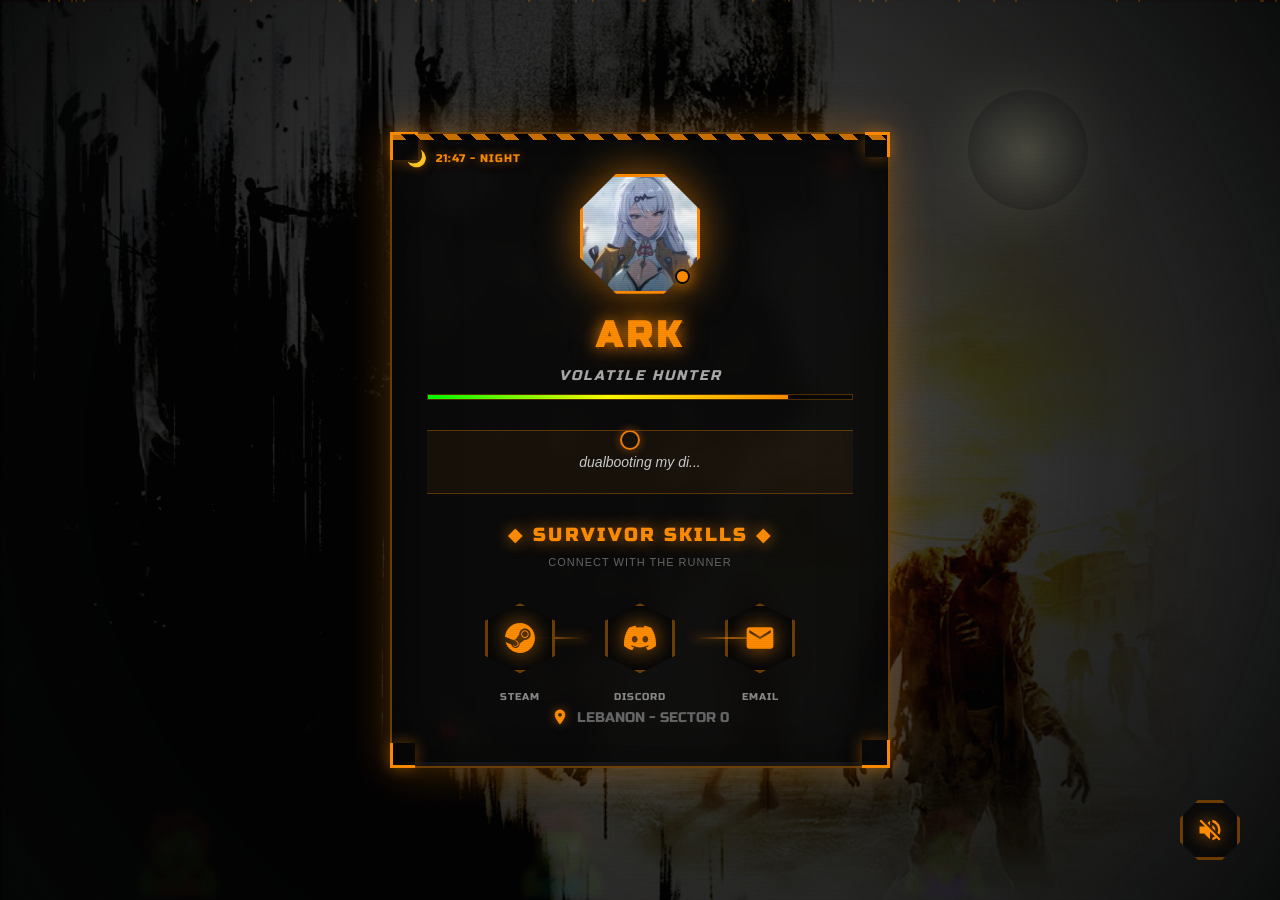
==== commit 4a766564: "Add files via upload" ====
--- a/index.html
+++ b/index.html
@@ -664,8 +664,8 @@
         }
 
         .skill-icon {
-            width: 35px;
-            height: 35px;
+            width: 32px;
+            height: 32px;
             fill: #ff8c00;
             filter: drop-shadow(0 0 10px rgba(255, 140, 0, 0.7));
             transition: all 0.3s ease;
@@ -807,8 +807,8 @@
             }
 
             .skill-icon {
-                width: 28px;
-                height: 28px;
+                width: 26px;
+                height: 26px;
             }
 
             .audio-toggle {
@@ -841,8 +841,8 @@
     <div class="particles" id="particles"></div>
 
     <audio id="bgAudio" loop>
-        <source src="audio.mp3" type="audio/mpeg">
-    </audio>
+    <source src="audio.mp3" type="audio/mpeg">
+</audio>
 
     <div class="container">
         <div class="warning-stripe"></div>
@@ -882,118 +882,125 @@
         </div>
 
         <div class="skill-tree">
+            <!-- Steam Icon -->
             <a href="https://steamcommunity.com/profiles/76561199516152700/" class="skill-node">
+    <div class="skill-icon-wrapper">
+        <svg class="skill-icon" version="1.1" xmlns="http://www.w3.org/2000/svg" viewBox="0 0 32 32" fill="currentColor">
+            <path d="M18.102 12.129c0-0 0-0 0-0.001 0-1.564 1.268-2.831 2.831-2.831s2.831 1.268 2.831 2.831c0 1.564-1.267 2.831-2.831 2.831-0 0-0 0-0.001 0h0c-0 0-0 0-0.001 0-1.563 0-2.83-1.267-2.83-2.83 0-0 0-0 0-0.001v0zM24.691 12.135c0-2.081-1.687-3.768-3.768-3.768s-3.768 1.687-3.768 3.768c0 2.081 1.687 3.768 3.768 3.768v0c2.080-0.003 3.765-1.688 3.768-3.767v-0zM10.427 23.76l-1.841-0.762c0.524 1.078 1.611 1.808 2.868 1.808 1.317 0 2.448-0.801 2.93-1.943l0.008-0.021c0.155-0.362 0.246-0.784 0.246-1.226 0-1.757-1.424-3.181-3.181-3.181-0.405 0-0.792 0.076-1.148 0.213l0.022-0.007 1.903 0.787c0.852 0.364 1.439 1.196 1.439 2.164 0 1.296-1.051 2.347-2.347 2.347-0.324 0-0.632-0.066-0.913-0.184l0.015 0.006zM15.974 1.004c-7.857 0.001-14.301 6.046-14.938 13.738l-0.004 0.054 8.038 3.322c0.668-0.462 1.495-0.737 2.387-0.737 0.001 0 0.002 0 0.002 0h-0c0.079 0 0.156 0.005 0.235 0.008l3.575-5.176v-0.074c0.003-3.12 2.533-5.648 5.653-5.648 3.122 0 5.653 2.531 5.653 5.653s-2.531 5.653-5.653 5.653h-0.131l-5.094 3.638c0 0.065 0.005 0.131 0.005 0.199 0 0.001 0 0.002 0 0.003 0 2.342-1.899 4.241-4.241 4.241-2.047 0-3.756-1.451-4.153-3.38l-0.005-0.027-5.755-2.383c1.841 6.345 7.601 10.905 14.425 10.905 8.281 0 14.994-6.713 14.994-14.994s-6.713-14.994-14.994-14.994c-0 0-0.001 0-0.001 0h0z"></path>
+        </svg>
+    </div>
+    <span class="skill-label">Steam</span>
+</a>
+
+            <!-- Discord Icon -->
+            <a href="#" class="skill-node" onclick="copyText('@ark.no1', event)">
                 <div class="skill-icon-wrapper">
-                    <svg class="skill-icon" viewBox="0 0 32 32">
-                        <path d="M18.102 12.129c0-0 0-0 0-0.001 0-1.564 1.268-2.831 2.831-2.831s2.831 1.268 2.831 2.831c0 1.564-1.267 2.831-2.831 2.831-0 0-0 0-0.001 0h0c-0 0-0 0-0.<function_calls>
-<invoke name="artifacts">
-<parameter name="command">update</parameter>
-<parameter name="id">dying_light_socials</parameter>
-<parameter name="old_str">                    <svg class="skill-icon" viewBox="0 0 32 32">
-<path d="M18.102 12.129c0-0 0-0 0-0.001 0-1.564 1.268-2.831 2.831-2.831s2.831 1.268 2.831 2.831c0 1.564-1.267 2.831-2.831 2.831-0 0-0 0-0.001 0h0c-0 0-0 0-0.</parameter>
-<parameter name="new_str">                    <svg class="skill-icon" viewBox="0 0 32 32">
-<path d="M18.102 12.129c0-0 0-0 0-0.001 0-1.564 1.268-2.831 2.831-2.831s2.831 1.268 2.831 2.831c0 1.564-1.267 2.831-2.831 2.831-0 0-0 0-0.001 0h0c-0 0-0 0-0.001 0-1.563 0-2.83-1.267-2.83-2.83 0-0 0-0 0-0.001v0zM24.691 12.135c0-2.081-1.687-3.768-3.768-3.768s-3.768 1.687-3.768 3.768c0 2.081 1.687 3.768 3.768 3.768v0c2.080-0.003 3.765-1.688 3.768-3.767v-0zM10.427 23.76l-1.841-0.762c0.524 1.078 1.611 1.808 2.868 1.808 1.317 0 2.448-0.801 2.93-1.943l0.008-0.021c0.155-0.362 0.246-0.784 0.246-1.226 0-1.757-1.424-3.181-3.181-3.181-0.405 0-0.792 0.076-1.148 0.213l0.022-0.007 1.903 0.787c0.852 0.364 1.439 1.196 1.439 2.164 0 1.296-1.051 2.347-2.347 2.347-0.324 0-0.632-0.066-0.913-0.184l0.015 0.006zM15.974 1.004c-7.857 0.001-14.301 6.046-14.938 13.738l-0.004 0.054 8.038 3.322c0.668-0.462 1.495-0.737 2.387-0.737 0.001 0 0.002 0 0.002 0h-0c0.079 0 0.156 0.005 0.235 0.008l3.575-5.176v-0.074c0.003-3.12 2.533-5.648 5.653-5.648 3.122 0 5.653 2.531 5.653 5.653s-2.531 5.653-5.653 5.653h-0.131l-5.094 3.638c0 0.065 0.005 0.131 0.005 0.199 0 0.001 0 0.002 0 0.003 0 2.342-1.899 4.241-4.241 4.241-2.047 0-3.756-1.451-4.153-3.38l-0.005-0.027-5.755-2.383c1.841 6.345 7.601 10.905 14.425 10.905 8.281 0 14.994-6.713 14.994-14.994s-6.713-14.994-14.994-14.994c-0 0-0.001 0-0.001 0h0z"></path>
-</svg>
-</div>
-<span class="skill-label">Steam</span>
-</a>
-        <a href="#" class="skill-node" onclick="copyText('@ark.no1', event)">
-            <div class="skill-icon-wrapper">
-                <svg class="skill-icon" viewBox="0 0 24 24">
-                    <path d="M20.317 4.37a19.791 19.791 0 0 0-4.885-1.515.074.074 0 0 0-.079.037c-.21.375-.444.864-.608 1.25a18.27 18.27 0 0 0-5.487 0 12.64 12.64 0 0 0-.617-1.25.077.077 0 0 0-.079-.037A19.736 19.736 0 0 0 3.677 4.37a.07.07 0 0 0-.032.027C.533 9.046-.32 13.58.099 18.057a.082.082 0 0 0 .031.057 19.9 19.9 0 0 0 5.993 3.03.078.078 0 0 0 .084-.028c.462-.63.874-1.295 1.226-1.994a.076.076 0 0 0-.041-.106 13.107 13.107 0 0 1-1.872-.892.077.077 0 0 1-.008-.128 10.2 10.2 0 0 0 .372-.292.074.074 0 0 1 .077-.01c3.928 1.793 8.18 1.793 12.062 0a.074.074 0 0 1 .078.01c.12.098.246.198.373.292a.077.077 0 0 1-.006.127 12.299 12.299 0 0 1-1.873.892.077.077 0 0 0-.041.107c.36.698.772 1.362 1.225 1.993a.076.076 0 0 0 .084.028 19.839 19.839 0 0 0 6.002-3.03.077.077 0 0 0 .032-.054c.5-5.177-.838-9.674-3.549-13.66a.061.061 0 0 0-.031-.03zM8.02 15.33c-1.183 0-2.157-1.085-2.157-2.419 0-1.333.956-2.419 2.157-2.419 1.21 0 2.176 1.096 2.157 2.42 0 1.333-.956 2.418-2.157 2.418zm7.975 0c-1.183 0-2.157-1.085-2.157-2.419 0-1.333.955-2.419 2.157-2.419 1.21 0 2.176 1.096 2.157 2.42 0 1.333-.946 2.418-2.157 2.418z"/>
-                </svg>
-            </div>
-            <span class="skill-label">Discord</span>
-        </a>
-
-        <a href="#" class="skill-node" onclick="copyText('arsdy5567@gmail.com', event)">
-            <div class="skill-icon-wrapper">
-                <svg class="skill-icon" viewBox="0 0 24 24">
-                    <path d="M20 4H4c-1.1 0-2 .9-2 2v12c0 1.1.9 2 2 2h16c1.1 0 2-.9 2-2V6c0-1.1-.9-2-2-2zm0 4-8 5-8-5V6l8 5 8-5v2z"/>
-                </svg>
-            </div>
-            <span class="skill-label">Email</span>
-        </a>
+                    <svg class="skill-icon" viewBox="0 0 24 24">
+                        <path d="M20.317 4.37a19.791 19.791 0 0 0-4.885-1.515.074.074 0 0 0-.079.037c-.21.375-.444.864-.608 1.25a18.27 18.27 0 0 0-5.487 0 12.64 12.64 0 0 0-.617-1.25.077.077 0 0 0-.079-.037A19.736 19.736 0 0 0 3.677 4.37a.07.07 0 0 0-.032.027C.533 9.046-.32 13.58.099 18.057a.082.082 0 0 0 .031.057 19.9 19.9 0 0 0 5.993 3.03.078.078 0 0 0 .084-.028c.462-.63.874-1.295 1.226-1.994a.076.076 0 0 0-.041-.106 13.107 13.107 0 0 1-1.872-.892.077.077 0 0 1-.008-.128 10.2 10.2 0 0 0 .372-.292.074.074 0 0 1 .077-.01c3.928 1.793 8.18 1.793 12.062 0a.074.074 0 0 1 .078.01c.12.098.246.198.373.292a.077.077 0 0 1-.006.127 12.299 12.299 0 0 1-1.873.892.077.077 0 0 0-.041.107c.36.698.772 1.362 1.225 1.993a.076.076 0 0 0 .084.028 19.839 19.839 0 0 0 6.002-3.03.077.077 0 0 0 .032-.054c.5-5.177-.838-9.674-3.549-13.66a.061.061 0 0 0-.031-.03zM8.02 15.33c-1.183 0-2.157-1.085-2.157-2.419 0-1.333.956-2.419 2.157-2.419 1.21 0 2.176 1.096 2.157 2.42 0 1.333-.956 2.418-2.157 2.418zm7.975 0c-1.183 0-2.157-1.085-2.157-2.419 0-1.333.955-2.419 2.157-2.419 1.21 0 2.176 1.096 2.157 2.42 0 1.333-.946 2.418-2.157 2.418z"/>
+                    </svg>
+                </div>
+                <span class="skill-label">Discord</span>
+            </a>
+
+            <!-- Email Icon -->
+            <a href="#" class="skill-node" onclick="copyText('arsdy5567@gmail.com', event)">
+                <div class="skill-icon-wrapper">
+                    <svg class="skill-icon" viewBox="0 0 24 24">
+                        <path d="M20 4H4c-1.1 0-2 .9-2 2v12c0 1.1.9 2 2 2h16c1.1 0 2-.9 2-2V6c0-1.1-.9-2-2-2zm0 4-8 5-8-5V6l8 5 8-5v2z"/>
+                    </svg>
+                </div>
+                <span class="skill-label">Email</span>
+            </a>
+        </div>
+
+        <div class="location">
+            <svg viewBox="0 0 24 24">
+                <path d="M12 2C8.13 2 5 5.13 5 9c0 5.25 7 13 7 13s7-7.75 7-13c0-3.87-3.13-7-7-7zm0 9.5c-1.38 0-2.5-1.12-2.5-2.5s1.12-2.5 2.5-2.5 2.5 1.12 2.5 2.5-1.12 2.5-2.5 2.5z"/>
+            </svg>
+            <span>LEBANON - SECTOR 0</span>
+        </div>
     </div>
 
-    <div class="location">
-        <svg viewBox="0 0 24 24">
-            <path d="M12 2C8.13 2 5 5.13 5 9c0 5.25 7 13 7 13s7-7.75 7-13c0-3.87-3.13-7-7-7zm0 9.5c-1.38 0-2.5-1.12-2.5-2.5s1.12-2.5 2.5-2.5 2.5 1.12 2.5 2.5-1.12 2.5-2.5 2.5z"/>
+    <button class="audio-toggle" id="audioToggle">
+        <svg class="audio-icon" id="audioIcon" viewBox="0 0 24 24">
+            <path d="M3 9v6h4l5 5V4L7 9H3zm13.5 3c0-1.77-1.02-3.29-2.5-4.03v8.05c1.48-.73 2.5-2.25 2.5-4.02zM14 3.23v2.06c2.89.86 5 3.54 5 6.71s-2.11 5.85-5 6.71v2.06c4.01-.91 7-4.49 7-8.77s-2.99-7.86-7-8.77z"/>
         </svg>
-        <span>LEBANON - SECTOR 0</span>
-    </div>
-</div>
-
-<button class="audio-toggle" id="audioToggle">
-    <svg class="audio-icon" id="audioIcon" viewBox="0 0 24 24">
-        <path d="M3 9v6h4l5 5V4L7 9H3zm13.5 3c0-1.77-1.02-3.29-2.5-4.03v8.05c1.48-.73 2.5-2.25 2.5-4.02zM14 3.23v2.06c2.89.86 5 3.54 5 6.71s-2.11 5.85-5 6.71v2.06c4.01-.91 7-4.49 7-8.77s-2.99-7.86-7-8.77z"/>
-    </svg>
-</button>
-
-<div class="custom-cursor" id="cursor"></div>
-<div class="copy-notification" id="notification">COPIED TO INVENTORY</div>
-
-<script>
-    // Audio control
-    const audio = document.getElementById('bgAudio');
-    const audioToggle = document.getElementById('audioToggle');
-    const audioIcon = document.getElementById('audioIcon');
-    let isMuted = true;
-
-    audio.volume = 0.5;
-    audio.play().catch(() => {
+    </button>
+
+    <div class="custom-cursor" id="cursor"></div>
+    <div class="copy-notification" id="notification">COPIED TO INVENTORY</div>
+
+    <script>
+        
+
+        // Custom Cursor - FIXED
+        const cursor = document.getElementById('cursor');
+
+        document.addEventListener('mousemove', (e) => {
+            cursor.style.left = e.clientX + 'px';
+            cursor.style.top = e.clientY + 'px';
+        });
+// Audio control
+const audio = document.getElementById('bgAudio');
+const audioToggle = document.getElementById('audioToggle');
+const audioIcon = document.getElementById('audioIcon');
+let isMuted = false;
+
+audio.volume = 0.5;
+audio.muted = false;
+
+// Try to autoplay
+audio.play().then(() => {
+    // Autoplay successful
+    isMuted = false;
+}).catch(() => {
+    // Autoplay blocked, mute and wait for user interaction
+    audio.muted = true;
+    isMuted = true;
+    audioIcon.innerHTML = '<path d="M16.5 12c0-1.77-1.02-3.29-2.5-4.03v2.21l2.45 2.45c.03-.2.05-.41.05-.63zm2.5 0c0 .94-.2 1.82-.54 2.64l1.51 1.51C20.63 14.91 21 13.5 21 12c0-4.28-2.99-7.86-7-8.77v2.06c2.89.86 5 3.54 5 6.71zM4.27 3L3 4.27 7.73 9H3v6h4l5 5v-6.73l4.25 4.25c-.67.52-1.42.93-2.25 1.18v2.06c1.38-.31 2.63-.95 3.69-1.81L19.73 21 21 19.73l-9-9L4.27 3zM12 4L9.91 6.09 12 8.18V4z"/>';
+});
+
+audioToggle.addEventListener('click', () => {
+    if (isMuted) {
+        audio.play();
+        audio.muted = false;
+        isMuted = false;
+        audioIcon.innerHTML = '<path d="M3 9v6h4l5 5V4L7 9H3zm13.5 3c0-1.77-1.02-3.29-2.5-4.03v8.05c1.48-.73 2.5-2.25 2.5-4.02zM14 3.23v2.06c2.89.86 5 3.54 5 6.71s-2.11 5.85-5 6.71v2.06c4.01-.91 7-4.49 7-8.77s-2.99-7.86-7-8.77z"/>';
+    } else {
+        audio.pause();
+        audio.muted = true;
         isMuted = true;
-    });
-
-    audioToggle.addEventListener('click', () => {
-        if (isMuted) {
-            audio.play();
-            audio.muted = false;
-            audioIcon.innerHTML = '<path d="M3 9v6h4l5 5V4L7 9H3zm13.5 3c0-1.77-1.02-3.29-2.5-4.03v8.05c1.48-.73 2.5-2.25 2.5-4.02zM14 3.23v2.06c2.89.86 5 3.54 5 6.71s-2.11 5.85-5 6.71v2.06c4.01-.91 7-4.49 7-8.77s-2.99-7.86-7-8.77z"/>';
-        } else {
-            audio.pause();
-            audio.muted = true;
-            audioIcon.innerHTML = '<path d="M16.5 12c0-1.77-1.02-3.29-2.5-4.03v2.21l2.45 2.45c.03-.2.05-.41.05-.63zm2.5 0c0 .94-.2 1.82-.54 2.64l1.51 1.51C20.63 14.91 21 13.5 21 12c0-4.28-2.99-7.86-7-8.77v2.06c2.89.86 5 3.54 5 6.71zM4.27 3L3 4.27 7.73 9H3v6h4l5 5v-6.73l4.25 4.25c-.67.52-1.42.93-2.25 1.18v2.06c1.38-.31 2.63-.95 3.69-1.81L19.73 21 21 19.73l-9-9L4.27 3zM12 4L9.91 6.09 12 8.18V4z"/>';
-        }
-        isMuted = !isMuted;
-    });
-
-    // Custom Cursor - FIXED
-    const cursor = document.getElementById('cursor');
-
-    document.addEventListener('mousemove', (e) => {
-        cursor.style.left = e.clientX + 'px';
-        cursor.style.top = e.clientY + 'px';
-    });
-
-    // Hover effects
-    document.querySelectorAll('.skill-node, .audio-toggle').forEach(el => {
-        el.addEventListener('mouseenter', () => cursor.classList.add('hover'));
-        el.addEventListener('mouseleave', () => cursor.classList.remove('hover'));
-    });
-
-    // Particles
-    const particlesContainer = document.getElementById('particles');
-    for (let i = 0; i < 30; i++) {
-        const particle = document.createElement('div');
-        particle.className = 'particle';
-        particle.style.left = Math.random() * 100 + '%';
-        particle.style.animationDuration = (Math.random() * 10 + 10) + 's';
-        particle.style.animationDelay = Math.random() * 5 + 's';
-        particlesContainer.appendChild(particle);
+        audioIcon.innerHTML = '<path d="M16.5 12c0-1.77-1.02-3.29-2.5-4.03v2.21l2.45 2.45c.03-.2.05-.41.05-.63zm2.5 0c0 .94-.2 1.82-.54 2.64l1.51 1.51C20.63 14.91 21 13.5 21 12c0-4.28-2.99-7.86-7-8.77v2.06c2.89.86 5 3.54 5 6.71zM4.27 3L3 4.27 7.73 9H3v6h4l5 5v-6.73l4.25 4.25c-.67.52-1.42.93-2.25 1.18v2.06c1.38-.31 2.63-.95 3.69-1.81L19.73 21 21 19.73l-9-9L4.27 3zM12 4L9.91 6.09 12 8.18V4z"/>';
     }
-
-    // Copy to clipboard
-    function copyText(text, event) {
-        event.preventDefault();
-        navigator.clipboard.writeText(text).then(() => {
-            const notification = document.getElementById('notification');
-            notification.classList.add('show');
-            setTimeout(() => {
-                notification.classList.remove('show');
-            }, 2000);
+});
+        // Hover effects
+        document.querySelectorAll('.skill-node, .audio-toggle').forEach(el => {
+            el.addEventListener('mouseenter', () => cursor.classList.add('hover'));
+            el.addEventListener('mouseleave', () => cursor.classList.remove('hover'));
         });
-    }
-</script>
+
+        // Particles
+        const particlesContainer = document.getElementById('particles');
+        for (let i = 0; i < 30; i++) {
+            const particle = document.createElement('div');
+            particle.className = 'particle';
+            particle.style.left = Math.random() * 100 + '%';
+            particle.style.animationDuration = (Math.random() * 10 + 10) + 's';
+            particle.style.animationDelay = Math.random() * 5 + 's';
+            particlesContainer.appendChild(particle);
+        }
+
+        // Copy to clipboard
+        function copyText(text, event) {
+            event.preventDefault();
+            navigator.clipboard.writeText(text).then(() => {
+                const notification = document.getElementById('notification');
+                notification.classList.add('show');
+                setTimeout(() => {
+                    notification.classList.remove('show');
+                }, 2000);
+            });
+        }
+    </script>
 </body>
-</html></parameter>+</html>
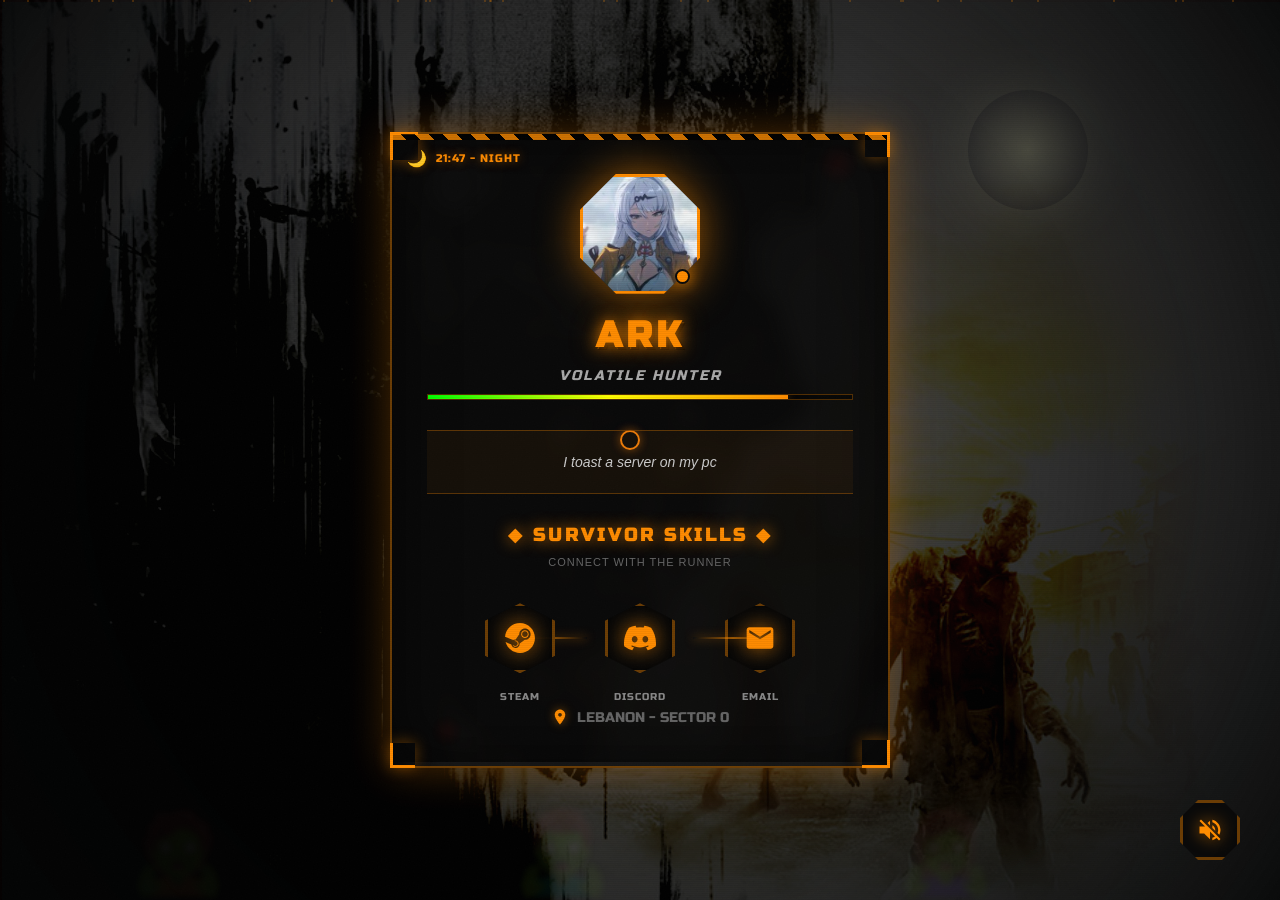
==== commit ae0c4c00: "Update index.html" ====
--- a/index.html
+++ b/index.html
@@ -873,7 +873,7 @@
         </div>
 
         <div class="bio-section">
-            <p class="bio-text">dualbooting my di...</p>
+            <p class="bio-text">I toast a server on my pc</p>
         </div>
 
         <div class="skill-tree-header">
@@ -1003,4 +1003,5 @@
         }
     </script>
 </body>
-</html>+
+</html>
